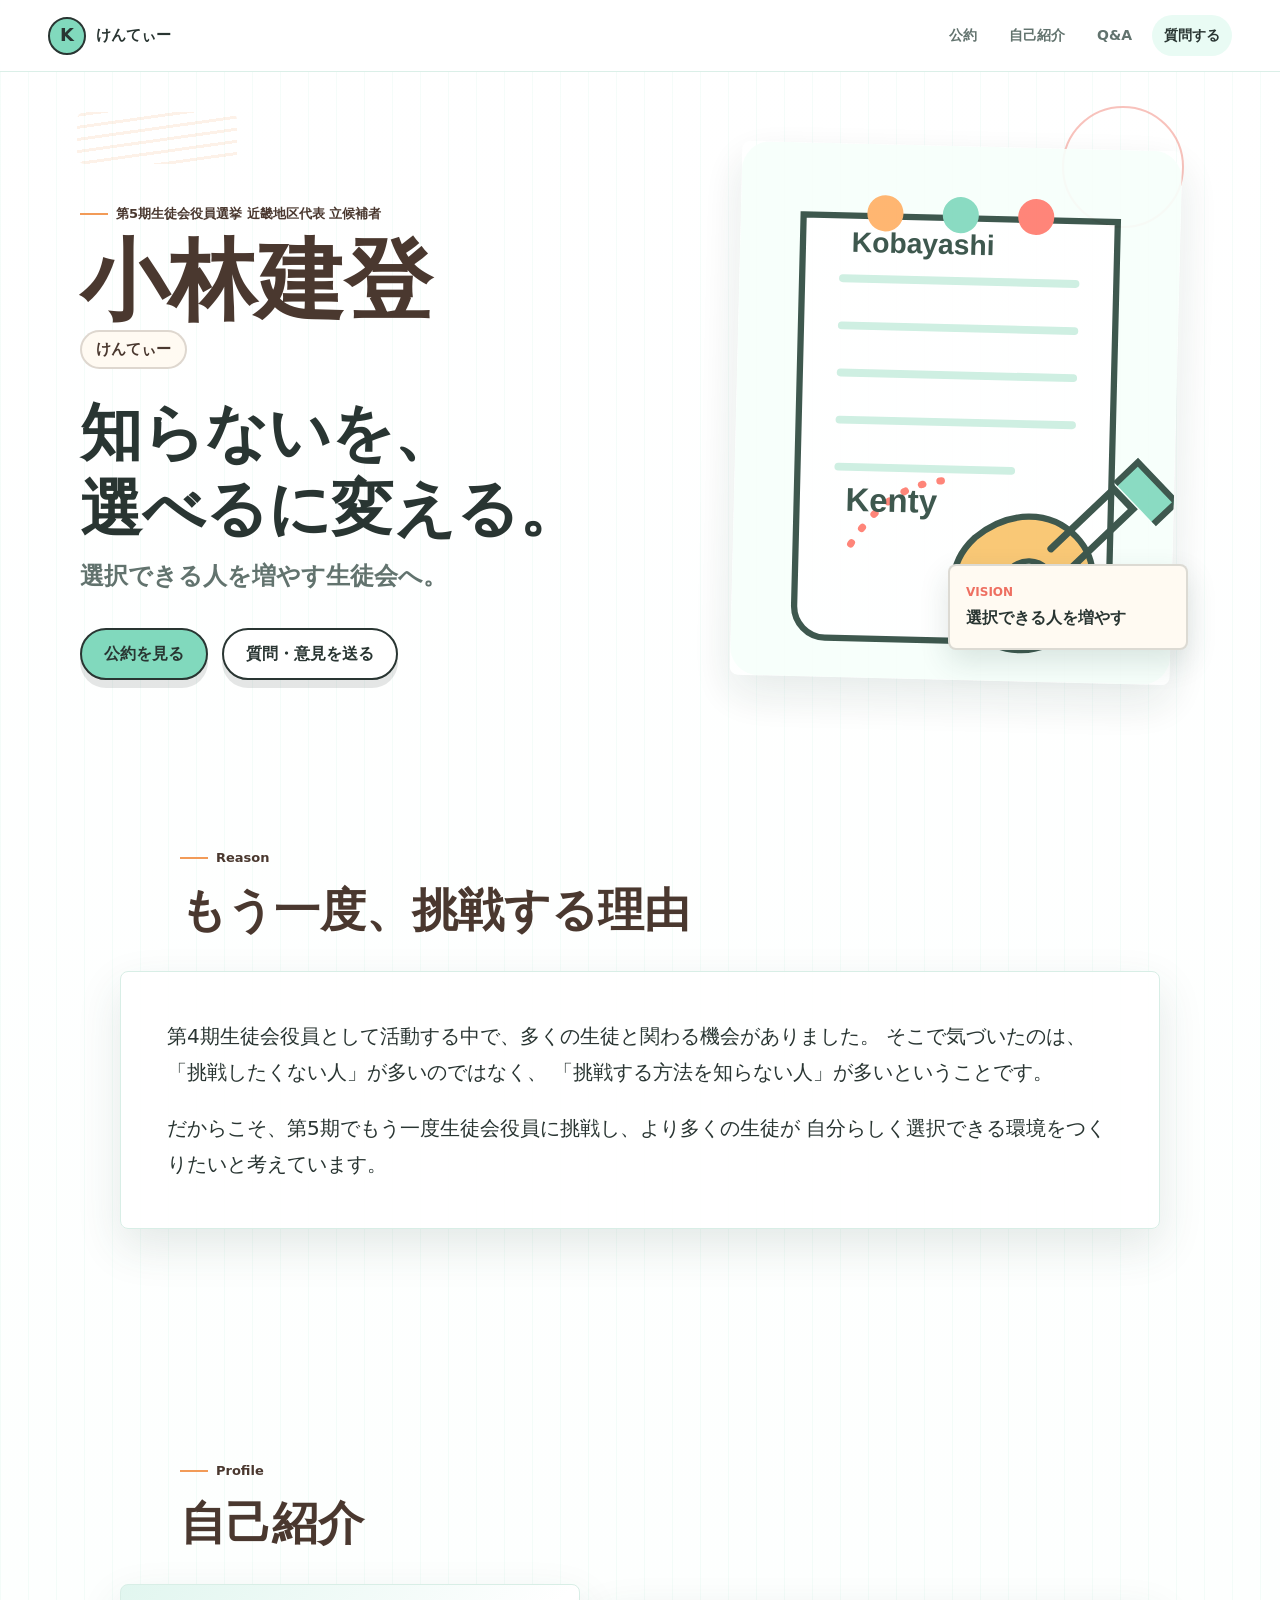
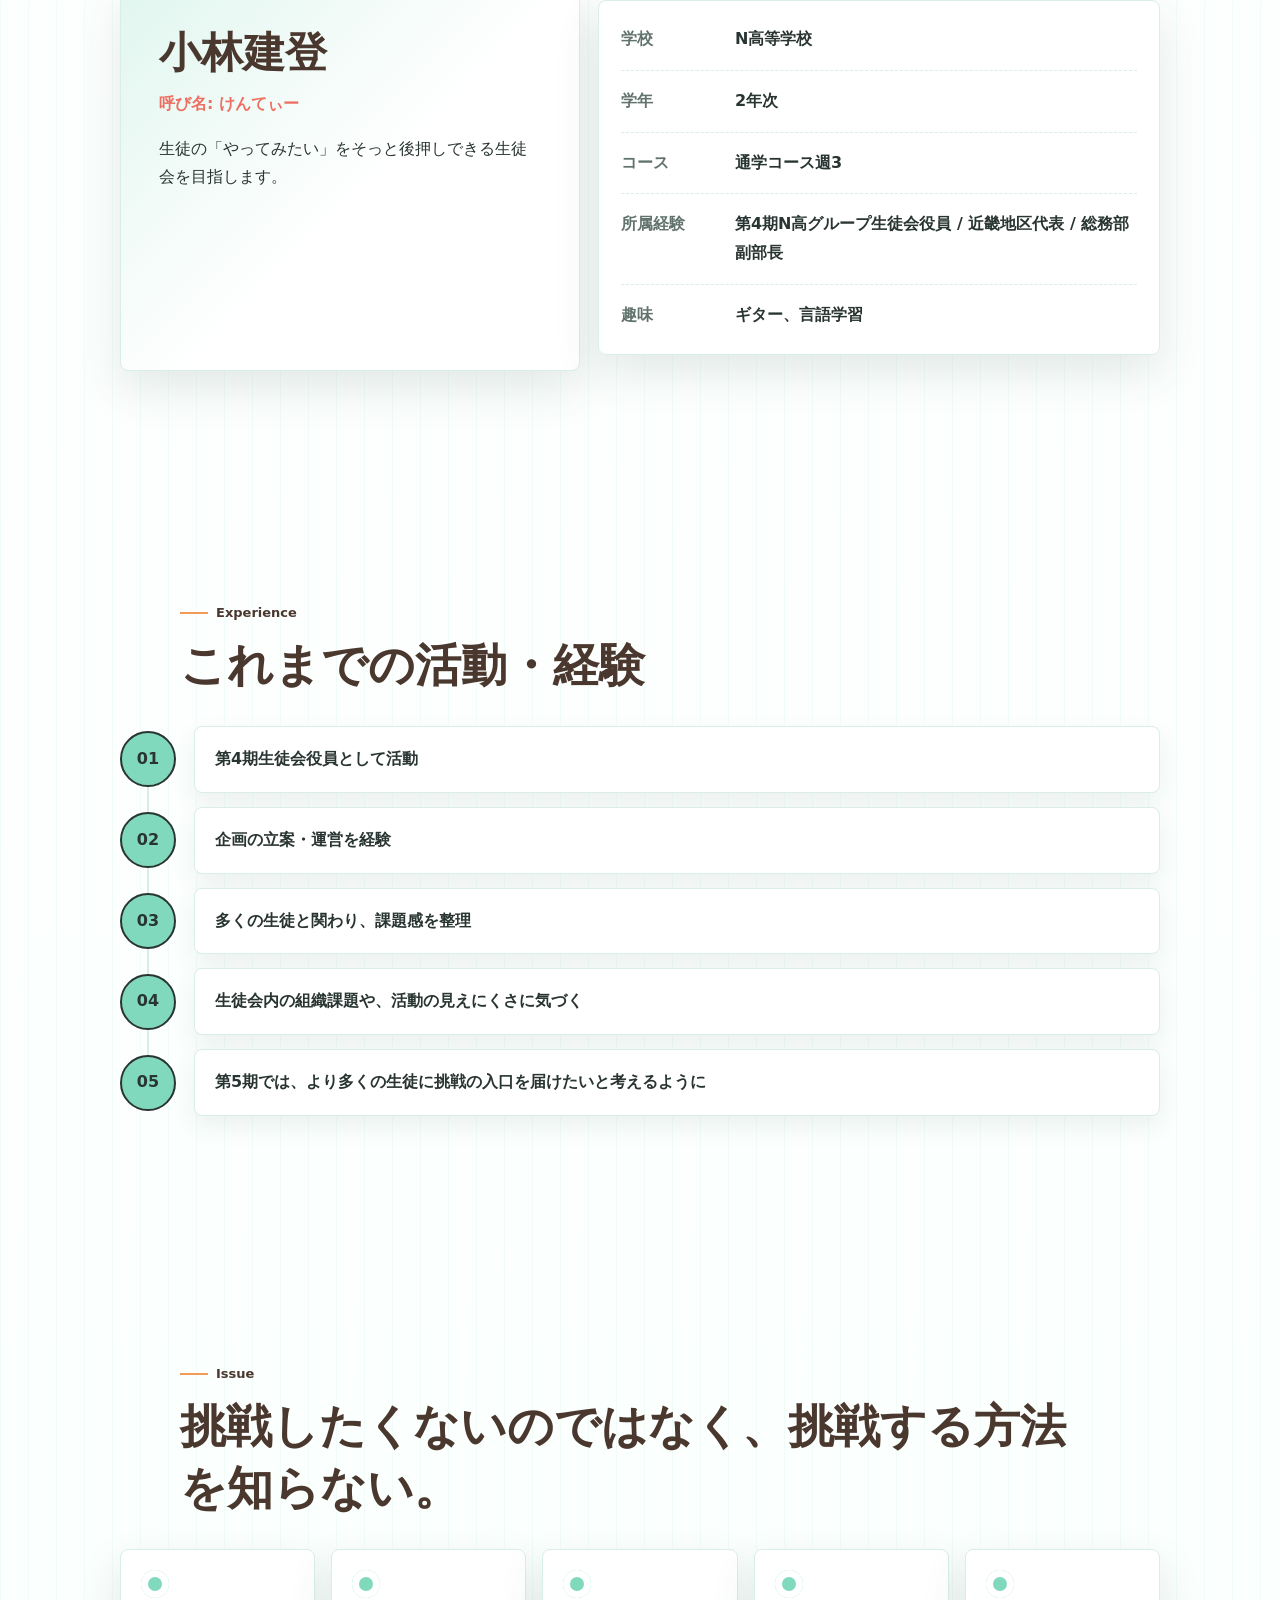
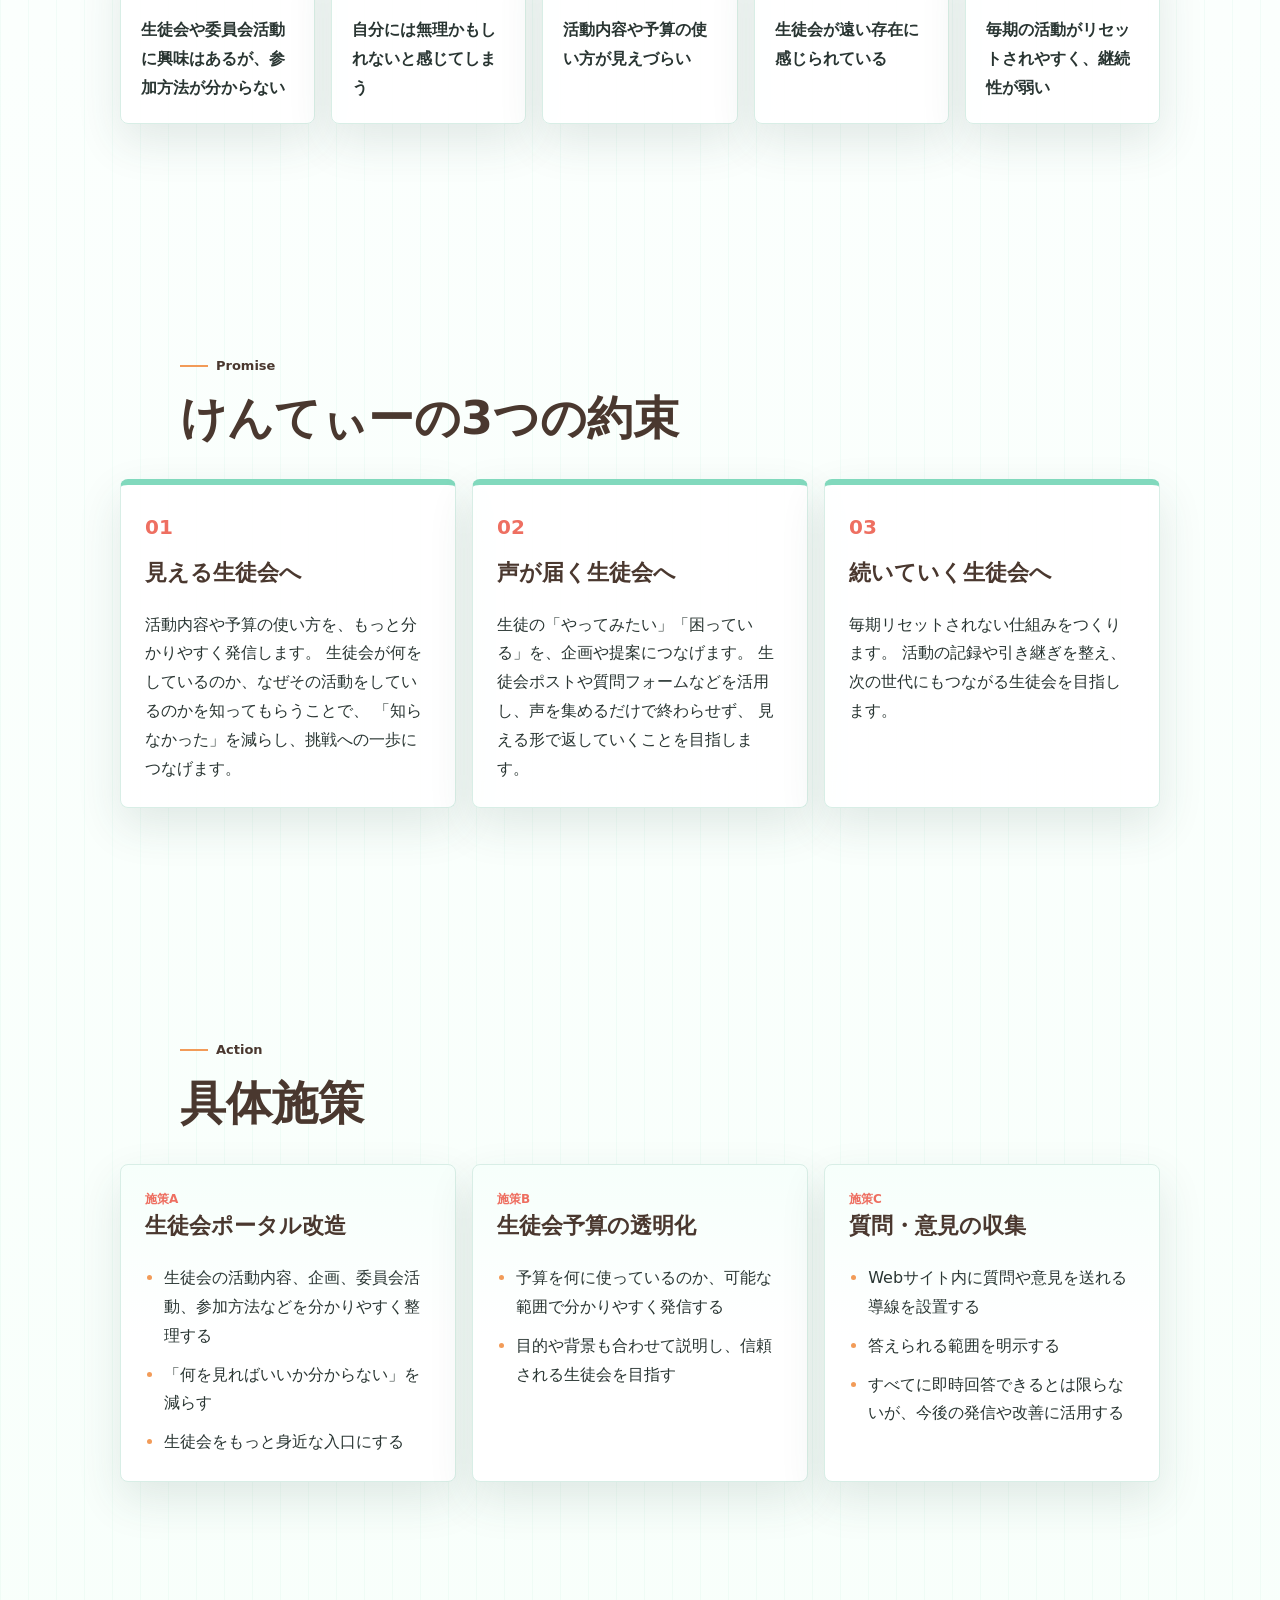
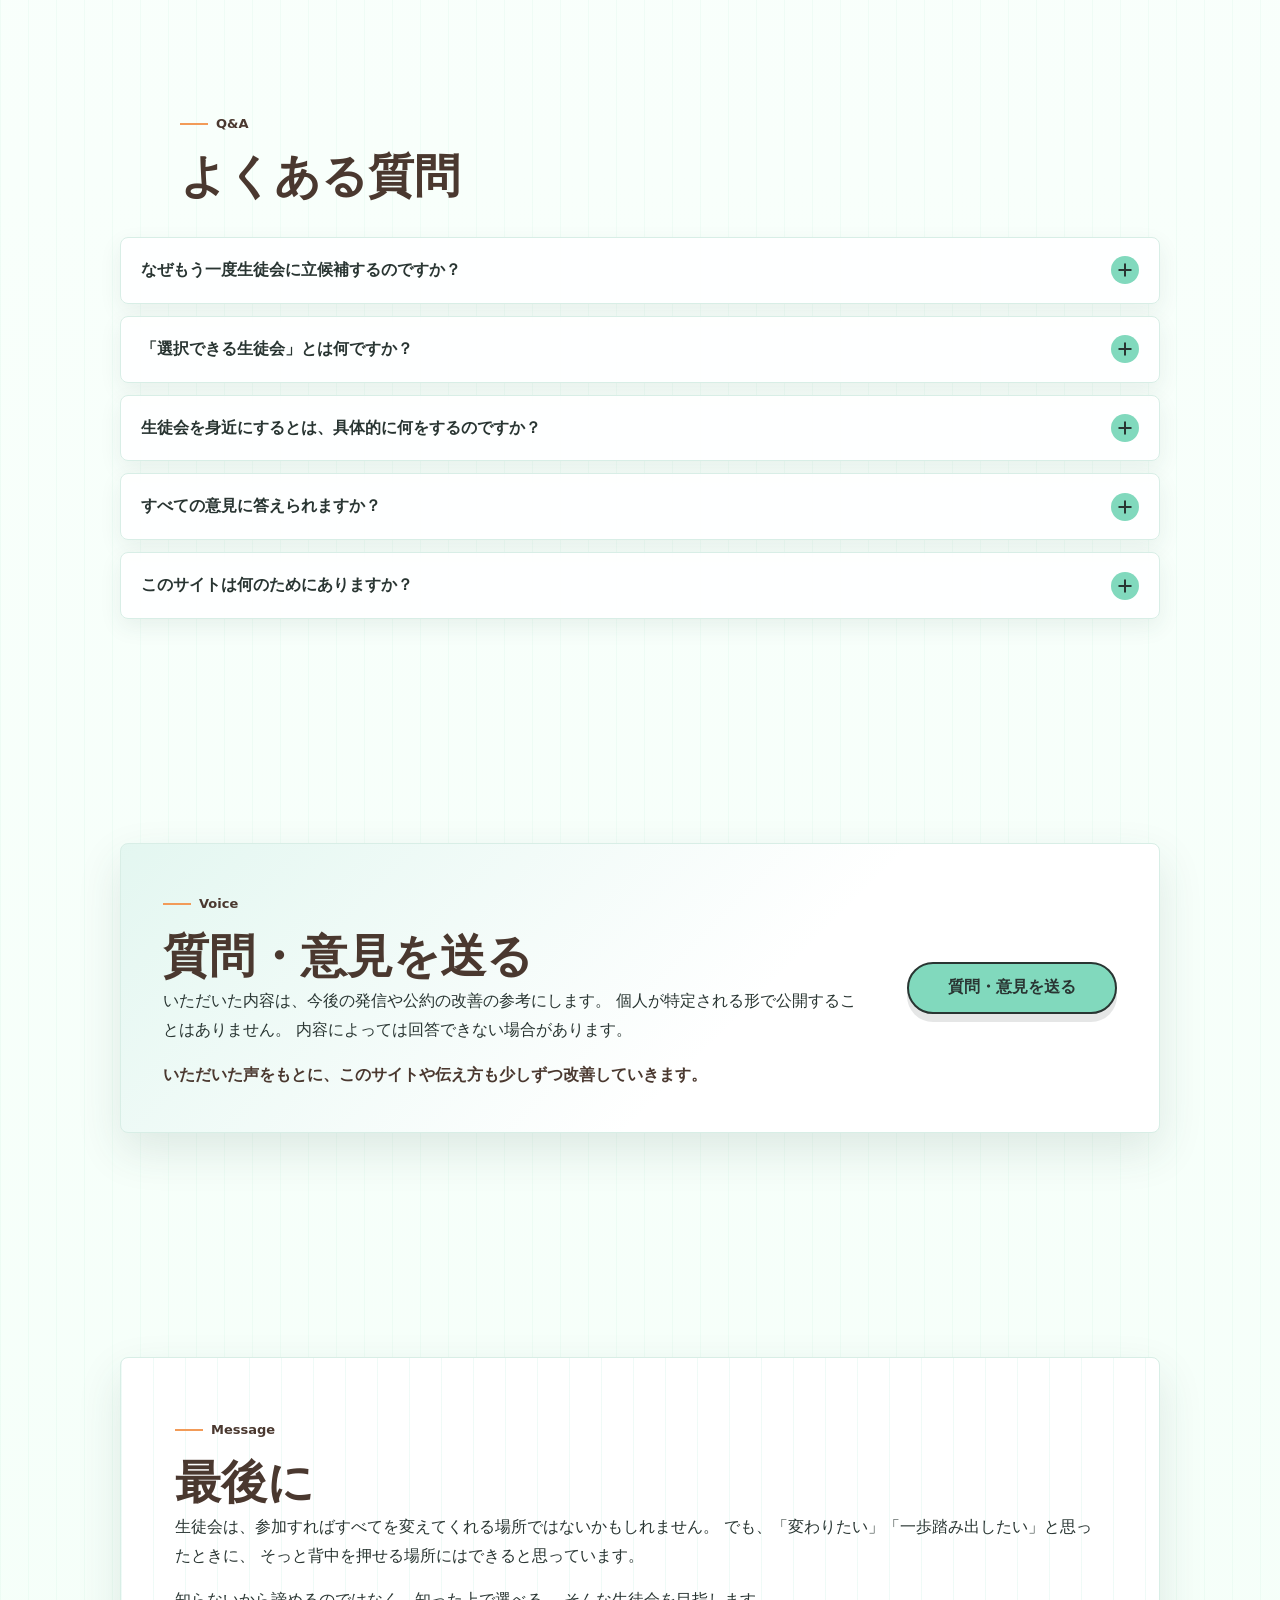
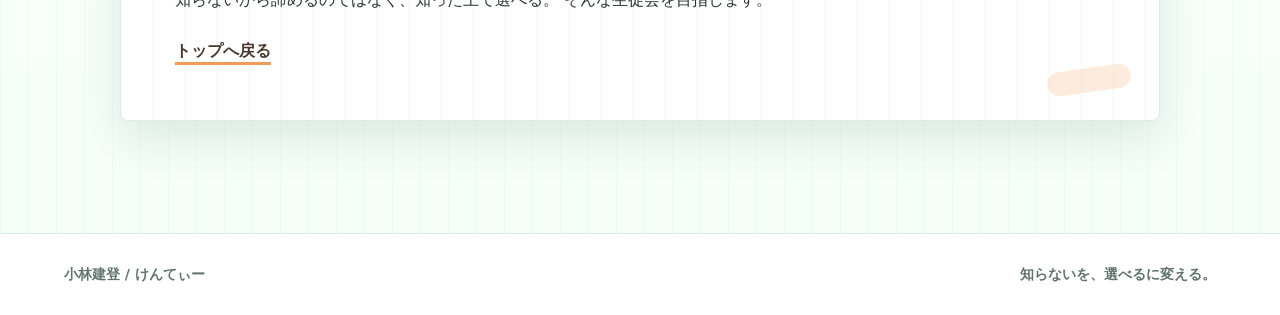
==== index.html @ c184527c "Add files via upload" ====
<!DOCTYPE html>
<html lang="ja">
  <head>
    <meta charset="UTF-8" />
    <meta name="viewport" content="width=device-width, initial-scale=1.0" />
    <meta
      name="description"
      content="N高グループ 第5期生徒会役員選挙 近畿地区代表 立候補者、小林建登（けんてぃー）の紹介サイトです。"
    />
    <title>小林建登 | 知らないを、選べるに変える。</title>
    <link rel="stylesheet" href="style.css" />
  </head>
  <body>
    <!-- 管理者向けメモ: PV目標 3,000回 / 意見回収率目標 PVの約3割 -->
    <header class="site-header" data-header>
      <a class="brand" href="#top" aria-label="トップへ戻る">
        <span class="brand-mark" aria-hidden="true">K</span>
        <span class="brand-text">けんてぃー</span>
      </a>
      <nav class="site-nav" aria-label="主要ナビゲーション">
        <a href="#promise">公約</a>
        <a href="#profile">自己紹介</a>
        <a href="#qa">Q&A</a>
        <a class="nav-cta" href="#form">質問する</a>
      </nav>
    </header>

    <main id="top">
      <section class="hero section">
        <div class="hero-bg-note" aria-hidden="true"></div>
        <div class="hero-inner">
          <div class="hero-copy reveal">
            <p class="eyebrow">第5期生徒会役員選挙 近畿地区代表 立候補者</p>
            <h1>小林建登</h1>
            <p class="nickname">けんてぃー</p>
            <p class="main-copy"><span>知らないを、</span><span>選べるに変える。</span></p>
            <p class="sub-copy">選択できる人を増やす生徒会へ。</p>
            <div class="hero-actions" aria-label="ページ内リンク">
              <a class="button primary" href="#promise">公約を見る</a>
              <a class="button secondary" href="#form">質問・意見を送る</a>
            </div>
          </div>

          <div class="hero-visual reveal" aria-label="ノートとギターをモチーフにした紹介ビジュアル">
            <img
              class="portrait"
              src="data:image/svg+xml,%3Csvg xmlns='http://www.w3.org/2000/svg' width='560' height='680' viewBox='0 0 560 680'%3E%3Crect width='560' height='680' rx='36' fill='%23f7fffb'/%3E%3Cpath d='M80 92h400v498c0 22-18 40-40 40H120c-22 0-40-18-40-40V92Z' fill='%23ffffff' stroke='%232e4a40' stroke-width='8'/%3E%3Cpath d='M132 172h296M132 232h296M132 292h296M132 352h296M132 412h220' stroke='%23cbeee0' stroke-width='10' stroke-linecap='round'/%3E%3Ccircle cx='184' cy='88' r='23' fill='%23ffb066'/%3E%3Ccircle cx='280' cy='88' r='23' fill='%2381d9bd'/%3E%3Ccircle cx='376' cy='88' r='23' fill='%23ff7b6e'/%3E%3Cpath d='M308 498c42-36 95-38 129-4 32 32 29 84-6 119-35 34-86 36-119 5-35-34-43-82-4-120Z' fill='%23f9c46b' stroke='%232e4a40' stroke-width='8'/%3E%3Ccircle cx='378' cy='558' r='32' fill='%23fff7df' stroke='%232e4a40' stroke-width='7'/%3E%3Cpath d='M405 510l78-78 25 25-78 78' fill='none' stroke='%232e4a40' stroke-width='9' stroke-linecap='round'/%3E%3Cpath d='M485 425l28-28 50 50-28 28' fill='%2381d9bd' stroke='%232e4a40' stroke-width='8'/%3E%3Cpath d='M150 510c34-56 77-84 129-84' fill='none' stroke='%23ff7b6e' stroke-width='9' stroke-linecap='round' stroke-dasharray='2 22'/%3E%3Ctext x='142' y='138' font-family='Arial, sans-serif' font-size='36' font-weight='700' fill='%232e4a40'%3EKobayashi%3C/text%3E%3Ctext x='142' y='468' font-family='Arial, sans-serif' font-size='42' font-weight='700' fill='%232e4a40'%3EKenty%3C/text%3E%3C/svg%3E"
              alt="ノートに小林建登さんの名前とギターが描かれたやわらかいイラスト"
            />
            <div class="memo-card">
              <span class="memo-label">VISION</span>
              <strong>選択できる人を増やす</strong>
            </div>
          </div>
        </div>
      </section>

      <section class="intro section reveal" id="reason">
        <div class="section-heading">
          <span class="section-kicker">Reason</span>
          <h2>もう一度、挑戦する理由</h2>
        </div>
        <div class="lead-card">
          <p>
            第4期生徒会役員として活動する中で、多くの生徒と関わる機会がありました。
            そこで気づいたのは、「挑戦したくない人」が多いのではなく、
            「挑戦する方法を知らない人」が多いということです。
          </p>
          <p>
            だからこそ、第5期でもう一度生徒会役員に挑戦し、より多くの生徒が
            自分らしく選択できる環境をつくりたいと考えています。
          </p>
        </div>
      </section>

      <section class="profile section" id="profile">
        <div class="section-heading reveal">
          <span class="section-kicker">Profile</span>
          <h2>自己紹介</h2>
        </div>
        <div class="profile-grid">
          <article class="profile-card reveal">
            <h3>小林建登</h3>
            <p class="profile-call">呼び名: けんてぃー</p>
            <p>
              生徒の「やってみたい」をそっと後押しできる生徒会を目指します。
            </p>
          </article>
          <dl class="profile-list reveal">
            <div>
              <dt>学校</dt>
              <dd>N高等学校</dd>
            </div>
            <div>
              <dt>学年</dt>
              <dd>2年次</dd>
            </div>
            <div>
              <dt>コース</dt>
              <dd>通学コース週3</dd>
            </div>
            <div>
              <dt>所属経験</dt>
              <dd>第4期N高グループ生徒会役員 / 近畿地区代表 / 総務部副部長</dd>
            </div>
            <div>
              <dt>趣味</dt>
              <dd>ギター、言語学習</dd>
            </div>
          </dl>
        </div>
      </section>

      <section class="experience section" id="experience">
        <div class="section-heading reveal">
          <span class="section-kicker">Experience</span>
          <h2>これまでの活動・経験</h2>
        </div>
        <ol class="timeline">
          <li class="timeline-item reveal">
            <span>01</span>
            <p>第4期生徒会役員として活動</p>
          </li>
          <li class="timeline-item reveal">
            <span>02</span>
            <p>企画の立案・運営を経験</p>
          </li>
          <li class="timeline-item reveal">
            <span>03</span>
            <p>多くの生徒と関わり、課題感を整理</p>
          </li>
          <li class="timeline-item reveal">
            <span>04</span>
            <p>生徒会内の組織課題や、活動の見えにくさに気づく</p>
          </li>
          <li class="timeline-item reveal">
            <span>05</span>
            <p>第5期では、より多くの生徒に挑戦の入口を届けたいと考えるように</p>
          </li>
        </ol>
      </section>

      <section class="issues section" id="issues">
        <div class="section-heading reveal">
          <span class="section-kicker">Issue</span>
          <h2>挑戦したくないのではなく、挑戦する方法を知らない。</h2>
        </div>
        <div class="issue-grid">
          <article class="issue-card reveal">生徒会や委員会活動に興味はあるが、参加方法が分からない</article>
          <article class="issue-card reveal">自分には無理かもしれないと感じてしまう</article>
          <article class="issue-card reveal">活動内容や予算の使い方が見えづらい</article>
          <article class="issue-card reveal">生徒会が遠い存在に感じられている</article>
          <article class="issue-card reveal">毎期の活動がリセットされやすく、継続性が弱い</article>
        </div>
      </section>

      <section class="promise section" id="promise">
        <div class="section-heading reveal">
          <span class="section-kicker">Promise</span>
          <h2>けんてぃーの3つの約束</h2>
        </div>
        <div class="promise-grid">
          <article class="promise-card reveal">
            <span class="promise-number">01</span>
            <h3>見える生徒会へ</h3>
            <p>
              活動内容や予算の使い方を、もっと分かりやすく発信します。
              生徒会が何をしているのか、なぜその活動をしているのかを知ってもらうことで、
              「知らなかった」を減らし、挑戦への一歩につなげます。
            </p>
          </article>
          <article class="promise-card reveal">
            <span class="promise-number">02</span>
            <h3>声が届く生徒会へ</h3>
            <p>
              生徒の「やってみたい」「困っている」を、企画や提案につなげます。
              生徒会ポストや質問フォームなどを活用し、声を集めるだけで終わらせず、
              見える形で返していくことを目指します。
            </p>
          </article>
          <article class="promise-card reveal">
            <span class="promise-number">03</span>
            <h3>続いていく生徒会へ</h3>
            <p>
              毎期リセットされない仕組みをつくります。
              活動の記録や引き継ぎを整え、次の世代にもつながる生徒会を目指します。
            </p>
          </article>
        </div>
      </section>

      <section class="measures section" id="measures">
        <div class="section-heading reveal">
          <span class="section-kicker">Action</span>
          <h2>具体施策</h2>
        </div>
        <div class="measure-grid">
          <article class="measure-card reveal">
            <span class="measure-tag">施策A</span>
            <h3>生徒会ポータル改造</h3>
            <ul>
              <li>生徒会の活動内容、企画、委員会活動、参加方法などを分かりやすく整理する</li>
              <li>「何を見ればいいか分からない」を減らす</li>
              <li>生徒会をもっと身近な入口にする</li>
            </ul>
          </article>
          <article class="measure-card reveal">
            <span class="measure-tag">施策B</span>
            <h3>生徒会予算の透明化</h3>
            <ul>
              <li>予算を何に使っているのか、可能な範囲で分かりやすく発信する</li>
              <li>目的や背景も合わせて説明し、信頼される生徒会を目指す</li>
            </ul>
          </article>
          <article class="measure-card reveal">
            <span class="measure-tag">施策C</span>
            <h3>質問・意見の収集</h3>
            <ul>
              <li>Webサイト内に質問や意見を送れる導線を設置する</li>
              <li>答えられる範囲を明示する</li>
              <li>すべてに即時回答できるとは限らないが、今後の発信や改善に活用する</li>
            </ul>
          </article>
        </div>
      </section>

      <section class="qa section" id="qa">
        <div class="section-heading reveal">
          <span class="section-kicker">Q&A</span>
          <h2>よくある質問</h2>
        </div>
        <div class="accordion reveal">
          <div class="qa-item">
            <button class="qa-question" type="button" aria-expanded="false">
              <span>なぜもう一度生徒会に立候補するのですか？</span>
              <span class="qa-icon" aria-hidden="true"></span>
            </button>
            <div class="qa-answer">
              <p>第4期で活動する中で、まだ解決したい課題が見つかったからです。特に、生徒会や挑戦の入口が見えづらいことを変えたいと考えています。</p>
            </div>
          </div>
          <div class="qa-item">
            <button class="qa-question" type="button" aria-expanded="false">
              <span>「選択できる生徒会」とは何ですか？</span>
              <span class="qa-icon" aria-hidden="true"></span>
            </button>
            <div class="qa-answer">
              <p>生徒会に入るか入らないかだけではなく、自分の興味や可能性に気づき、「やってみたい」と思った時に挑戦できる環境をつくることです。</p>
            </div>
          </div>
          <div class="qa-item">
            <button class="qa-question" type="button" aria-expanded="false">
              <span>生徒会を身近にするとは、具体的に何をするのですか？</span>
              <span class="qa-icon" aria-hidden="true"></span>
            </button>
            <div class="qa-answer">
              <p>活動内容や予算、企画の進み方、参加方法などを分かりやすく発信し、生徒会を遠い存在ではなく、気軽に知れる存在にしていきます。</p>
            </div>
          </div>
          <div class="qa-item">
            <button class="qa-question" type="button" aria-expanded="false">
              <span>すべての意見に答えられますか？</span>
              <span class="qa-icon" aria-hidden="true"></span>
            </button>
            <div class="qa-answer">
              <p>内容によっては答えられないこともあります。ただし、いただいた声は今後の発信や改善の参考にしていきます。</p>
            </div>
          </div>
          <div class="qa-item">
            <button class="qa-question" type="button" aria-expanded="false">
              <span>このサイトは何のためにありますか？</span>
              <span class="qa-icon" aria-hidden="true"></span>
            </button>
            <div class="qa-answer">
              <p>公約を分かりやすく伝えるだけでなく、質問や意見を受け取りながら、より良い発信に改善していくためです。</p>
            </div>
          </div>
        </div>
      </section>

      <section class="form-section section" id="form">
        <div class="form-panel reveal">
          <div>
            <span class="section-kicker">Voice</span>
            <h2>質問・意見を送る</h2>
            <p>
              いただいた内容は、今後の発信や公約の改善の参考にします。
              個人が特定される形で公開することはありません。
              内容によっては回答できない場合があります。
            </p>
            <p class="small-note">いただいた声をもとに、このサイトや伝え方も少しずつ改善していきます。</p>
          </div>
          <a class="button primary form-button" href="https://example.com/form" data-form-link target="_blank" rel="noopener noreferrer">
            質問・意見を送る
          </a>
        </div>
      </section>

      <section class="final-message section reveal" id="message">
        <div class="message-paper">
          <span class="section-kicker">Message</span>
          <h2>最後に</h2>
          <p>
            生徒会は、参加すればすべてを変えてくれる場所ではないかもしれません。
            でも、「変わりたい」「一歩踏み出したい」と思ったときに、
            そっと背中を押せる場所にはできると思っています。
          </p>
          <p>
            知らないから諦めるのではなく、知った上で選べる。
            そんな生徒会を目指します。
          </p>
          <a class="text-link" href="#top">トップへ戻る</a>
        </div>
      </section>
    </main>

    <footer class="site-footer">
      <p>小林建登 / けんてぃー</p>
      <p>知らないを、選べるに変える。</p>
    </footer>

    <script src="script.js"></script>
  </body>
</html>
---- style.css ----
:root {
  --mint: #81d9bd;
  --mint-soft: #e9fbf4;
  --mint-pale: #f6fffb;
  --ink: #293532;
  --muted: #62736e;
  --line: #d8eee6;
  --paper: #ffffff;
  --brown: #4a382f;
  --orange: #f29b58;
  --coral: #ee6f61;
  --shadow: 0 18px 45px rgba(38, 73, 62, 0.12);
  --radius: 8px;
  --header-height: 72px;
}

* {
  box-sizing: border-box;
}

html {
  scroll-behavior: smooth;
}

body {
  margin: 0;
  color: var(--ink);
  background:
    linear-gradient(90deg, rgba(129, 217, 189, 0.08) 1px, transparent 1px) 0 0 / 28px 28px,
    linear-gradient(180deg, #ffffff 0%, #fbfffd 48%, #f5fff9 100%);
  font-family: "Hiragino Maru Gothic ProN", "Hiragino Sans", "Yu Gothic", "YuGothic", "Noto Sans JP", system-ui, sans-serif;
  font-size: 16px;
  line-height: 1.8;
  letter-spacing: 0;
}

img {
  display: block;
  max-width: 100%;
}

a {
  color: inherit;
  text-decoration: none;
}

:focus-visible {
  outline: 3px solid rgba(238, 111, 97, 0.8);
  outline-offset: 4px;
}

.site-header {
  position: fixed;
  top: 0;
  left: 0;
  z-index: 20;
  display: flex;
  width: 100%;
  min-height: var(--header-height);
  align-items: center;
  justify-content: space-between;
  gap: 18px;
  padding: 12px clamp(16px, 4vw, 48px);
  border-bottom: 1px solid rgba(216, 238, 230, 0.9);
  background: rgba(255, 255, 255, 0.88);
  backdrop-filter: blur(16px);
  transition: box-shadow 180ms ease, background-color 180ms ease;
}

.site-header.is-scrolled {
  background: rgba(255, 255, 255, 0.96);
  box-shadow: 0 10px 30px rgba(38, 73, 62, 0.08);
}

.brand {
  display: inline-flex;
  min-width: max-content;
  align-items: center;
  gap: 10px;
  font-weight: 700;
}

.brand-mark {
  display: grid;
  width: 38px;
  height: 38px;
  place-items: center;
  border: 2px solid var(--ink);
  border-radius: 50%;
  background: var(--mint);
  color: var(--ink);
  font-size: 18px;
}

.brand-text {
  font-size: 15px;
}

.site-nav {
  display: flex;
  align-items: center;
  justify-content: flex-end;
  gap: 8px;
  overflow-x: auto;
  white-space: nowrap;
  scrollbar-width: none;
}

.site-nav::-webkit-scrollbar {
  display: none;
}

.site-nav a {
  min-height: 40px;
  padding: 8px 12px;
  border-radius: 999px;
  color: var(--muted);
  font-size: 14px;
  font-weight: 700;
}

.site-nav a:hover,
.site-nav a.is-active {
  color: var(--ink);
  background: var(--mint-soft);
}

.site-nav .nav-cta {
  color: var(--ink);
  background: var(--mint);
}

.section {
  scroll-margin-top: calc(var(--header-height) + 24px);
  padding: clamp(68px, 10vw, 112px) clamp(18px, 5vw, 64px);
}

.hero {
  position: relative;
  min-height: calc(100svh - 86px);
  display: grid;
  align-items: center;
  padding-top: calc(var(--header-height) + 42px);
  padding-bottom: clamp(34px, 4vw, 56px);
  overflow: hidden;
}

.hero::before {
  position: absolute;
  top: 106px;
  right: min(8vw, 96px);
  width: 118px;
  height: 118px;
  border: 2px solid rgba(238, 111, 97, 0.42);
  border-radius: 50%;
  content: "";
}

.hero-bg-note {
  position: absolute;
  inset: 112px auto auto clamp(18px, 6vw, 84px);
  width: 160px;
  height: 52px;
  border-radius: 8px;
  background: repeating-linear-gradient(
    -8deg,
    transparent 0 9px,
    rgba(242, 155, 88, 0.18) 9px 12px
  );
  opacity: 0.75;
}

.hero-inner {
  position: relative;
  width: min(1120px, 100%);
  min-height: 455px;
  margin: 0 auto;
  display: flex;
  align-items: center;
}

.hero-copy {
  position: relative;
  z-index: 2;
  max-width: 720px;
}

.eyebrow,
.section-kicker {
  display: inline-flex;
  align-items: center;
  gap: 8px;
  margin: 0 0 12px;
  color: var(--brown);
  font-size: 13px;
  font-weight: 800;
  line-height: 1.4;
}

.eyebrow::before,
.section-kicker::before {
  width: 28px;
  height: 2px;
  background: var(--orange);
  content: "";
}

h1,
h2,
h3,
p {
  margin-top: 0;
}

h1 {
  margin-bottom: 2px;
  color: var(--brown);
  font-size: clamp(48px, 9vw, 88px);
  line-height: 1.05;
  letter-spacing: 0;
}

h2 {
  margin-bottom: 0;
  color: var(--brown);
  font-size: clamp(28px, 6vw, 46px);
  line-height: 1.35;
  letter-spacing: 0;
}

h3 {
  color: var(--brown);
  font-size: 22px;
  line-height: 1.45;
}

.nickname {
  display: inline-block;
  margin-bottom: 26px;
  padding: 4px 14px;
  border: 2px solid rgba(74, 56, 47, 0.18);
  border-radius: 999px;
  background: #fffaf2;
  color: var(--brown);
  font-size: 15px;
  font-weight: 800;
}

.main-copy {
  margin-bottom: 8px;
  color: var(--ink);
  font-size: clamp(30px, 7vw, 62px);
  font-weight: 900;
  line-height: 1.23;
}

.main-copy span {
  display: inline-block;
}

.sub-copy {
  max-width: 580px;
  margin-bottom: 30px;
  color: var(--muted);
  font-size: clamp(18px, 3vw, 24px);
  font-weight: 700;
}

.hero-actions,
.form-panel {
  display: flex;
  align-items: center;
  gap: 14px;
  flex-wrap: wrap;
}

.button {
  display: inline-flex;
  min-height: 52px;
  align-items: center;
  justify-content: center;
  border: 2px solid var(--ink);
  border-radius: 999px;
  padding: 12px 22px;
  font-weight: 800;
  line-height: 1.3;
  box-shadow: 0 8px 0 rgba(41, 53, 50, 0.12);
  transition: transform 160ms ease, box-shadow 160ms ease, background-color 160ms ease;
}

.button:hover {
  transform: translateY(-2px);
  box-shadow: 0 11px 0 rgba(41, 53, 50, 0.1);
}

.button:active {
  transform: translateY(1px);
  box-shadow: 0 5px 0 rgba(41, 53, 50, 0.14);
}

.button.primary {
  background: var(--mint);
}

.button.secondary {
  background: #ffffff;
}

.hero-visual {
  position: absolute;
  right: clamp(-40px, 2vw, 24px);
  bottom: 0;
  z-index: 1;
  width: min(42vw, 440px);
  pointer-events: none;
}

.portrait {
  width: 100%;
  border-radius: 8px;
  box-shadow: var(--shadow);
  opacity: 0.92;
  transform: rotate(1.4deg);
}

.memo-card {
  position: absolute;
  right: -12px;
  bottom: 30px;
  width: min(240px, 70%);
  padding: 16px;
  border: 2px solid rgba(41, 53, 50, 0.16);
  border-radius: 8px;
  background: #fffaf2;
  box-shadow: 0 12px 30px rgba(38, 73, 62, 0.14);
}

.memo-label,
.measure-tag,
.promise-number {
  display: block;
  color: var(--coral);
  font-size: 12px;
  font-weight: 900;
  letter-spacing: 0;
}

.section-heading {
  width: min(920px, 100%);
  margin: 0 auto 30px;
}

.lead-card,
.profile-grid,
.timeline,
.issue-grid,
.promise-grid,
.measure-grid,
.accordion,
.form-panel,
.message-paper {
  width: min(1040px, 100%);
  margin-inline: auto;
}

.intro.section {
  padding-top: clamp(20px, 2vw, 28px);
}

.lead-card,
.profile-card,
.profile-list,
.issue-card,
.promise-card,
.measure-card,
.qa-item,
.form-panel,
.message-paper {
  border: 1px solid var(--line);
  border-radius: var(--radius);
  background: rgba(255, 255, 255, 0.92);
  box-shadow: var(--shadow);
}

.lead-card {
  padding: clamp(24px, 5vw, 46px);
  font-size: clamp(17px, 2.2vw, 20px);
}

.lead-card p:last-child,
.profile-card p:last-child,
.promise-card p:last-child,
.message-paper p:last-of-type {
  margin-bottom: 0;
}

.profile-grid {
  display: grid;
  grid-template-columns: minmax(0, 0.9fr) minmax(0, 1.1fr);
  gap: 18px;
}

.profile-card {
  padding: clamp(24px, 5vw, 38px);
  background:
    linear-gradient(135deg, rgba(129, 217, 189, 0.24), transparent 54%),
    #ffffff;
}

.profile-card h3 {
  margin-bottom: 6px;
  font-size: clamp(30px, 6vw, 42px);
}

.profile-call {
  color: var(--coral);
  font-weight: 900;
}

.profile-list {
  display: grid;
  gap: 0;
  padding: 8px 22px;
}

.profile-list div {
  display: grid;
  grid-template-columns: 96px minmax(0, 1fr);
  gap: 18px;
  padding: 16px 0;
  border-bottom: 1px dashed var(--line);
}

.profile-list div:last-child {
  border-bottom: 0;
}

.profile-list dt {
  color: var(--muted);
  font-weight: 800;
}

.profile-list dd {
  margin: 0;
  font-weight: 700;
}

.timeline {
  position: relative;
  display: grid;
  gap: 14px;
  padding: 0;
  list-style: none;
}

.timeline::before {
  position: absolute;
  top: 20px;
  bottom: 20px;
  left: 27px;
  width: 2px;
  background: var(--line);
  content: "";
}

.timeline-item {
  position: relative;
  display: grid;
  grid-template-columns: 56px minmax(0, 1fr);
  align-items: center;
  gap: 18px;
}

.timeline-item span {
  z-index: 1;
  display: grid;
  width: 56px;
  height: 56px;
  place-items: center;
  border: 2px solid var(--ink);
  border-radius: 50%;
  background: var(--mint);
  font-weight: 900;
}

.timeline-item p {
  min-height: 64px;
  margin: 0;
  padding: 18px 20px;
  border: 1px solid var(--line);
  border-radius: var(--radius);
  background: #ffffff;
  box-shadow: 0 10px 24px rgba(38, 73, 62, 0.08);
  font-weight: 700;
}

.issue-grid,
.promise-grid,
.measure-grid {
  display: grid;
  grid-template-columns: repeat(3, minmax(0, 1fr));
  gap: 16px;
}

.issue-grid {
  grid-template-columns: repeat(5, minmax(160px, 1fr));
}

.issue-card {
  min-height: 150px;
  padding: 20px;
  font-weight: 800;
}

.issue-card::before {
  display: block;
  width: 28px;
  height: 28px;
  margin-bottom: 18px;
  border-radius: 50%;
  background: var(--mint);
  box-shadow: inset 0 0 0 7px #ffffff;
  content: "";
}

.promise-card,
.measure-card {
  padding: 24px;
}

.promise-card {
  border-top: 6px solid var(--mint);
}

.promise-number {
  margin-bottom: 12px;
  font-size: 20px;
}

.measure-card {
  background:
    linear-gradient(180deg, var(--mint-pale), #ffffff 54%),
    #ffffff;
}

.measure-card ul {
  display: grid;
  gap: 10px;
  margin: 0;
  padding-left: 1.2em;
}

.measure-card li::marker {
  color: var(--orange);
}

.accordion {
  display: grid;
  gap: 12px;
}

.qa-item {
  overflow: hidden;
  box-shadow: 0 8px 22px rgba(38, 73, 62, 0.08);
}

.qa-question {
  display: flex;
  width: 100%;
  min-height: 64px;
  align-items: center;
  justify-content: space-between;
  gap: 16px;
  border: 0;
  background: transparent;
  color: var(--ink);
  padding: 18px 20px;
  font: inherit;
  font-weight: 900;
  text-align: left;
  cursor: pointer;
}

.qa-icon {
  position: relative;
  flex: 0 0 auto;
  width: 28px;
  height: 28px;
  border-radius: 50%;
  background: var(--mint);
}

.qa-icon::before,
.qa-icon::after {
  position: absolute;
  top: 50%;
  left: 50%;
  width: 13px;
  height: 2px;
  background: var(--ink);
  content: "";
  transform: translate(-50%, -50%);
}

.qa-icon::after {
  transform: translate(-50%, -50%) rotate(90deg);
  transition: transform 160ms ease;
}

.qa-question[aria-expanded="true"] .qa-icon::after {
  transform: translate(-50%, -50%) rotate(0deg);
}

.qa-answer {
  display: grid;
  grid-template-rows: 0fr;
  transition: grid-template-rows 200ms ease;
}

.qa-answer p {
  overflow: hidden;
  margin: 0;
  padding: 0 20px;
  color: var(--muted);
}

.qa-question[aria-expanded="true"] + .qa-answer {
  grid-template-rows: 1fr;
}

.qa-question[aria-expanded="true"] + .qa-answer p {
  padding-bottom: 20px;
}

.form-panel {
  justify-content: space-between;
  padding: clamp(24px, 5vw, 42px);
  background:
    linear-gradient(135deg, rgba(129, 217, 189, 0.22), transparent 60%),
    #ffffff;
}

.form-panel > div {
  max-width: 700px;
}

.small-note {
  margin-bottom: 0;
  color: var(--brown);
  font-weight: 800;
}

.form-button {
  min-width: 210px;
}

.message-paper {
  position: relative;
  padding: clamp(28px, 6vw, 54px);
  background:
    linear-gradient(90deg, rgba(129, 217, 189, 0.12) 1px, transparent 1px) 0 0 / 32px 32px,
    #ffffff;
}

.message-paper::after {
  position: absolute;
  right: 28px;
  bottom: 28px;
  width: 84px;
  height: 24px;
  border-radius: 999px;
  background: rgba(242, 155, 88, 0.2);
  content: "";
  transform: rotate(-8deg);
}

.text-link {
  display: inline-flex;
  margin-top: 22px;
  color: var(--brown);
  font-weight: 900;
  text-decoration: underline;
  text-decoration-color: var(--orange);
  text-decoration-thickness: 3px;
  text-underline-offset: 6px;
}

.site-footer {
  display: flex;
  justify-content: space-between;
  gap: 12px;
  padding: 28px clamp(18px, 5vw, 64px);
  border-top: 1px solid var(--line);
  color: var(--muted);
  background: #ffffff;
  font-size: 14px;
  font-weight: 700;
}

.site-footer p {
  margin: 0;
}

.reveal {
  opacity: 0;
  transform: translateY(18px);
  transition: opacity 520ms ease, transform 520ms ease;
}

.reveal.is-visible {
  opacity: 1;
  transform: translateY(0);
}

@media (prefers-reduced-motion: reduce) {
  *,
  *::before,
  *::after {
    scroll-behavior: auto !important;
    transition-duration: 0.01ms !important;
    animation-duration: 0.01ms !important;
    animation-iteration-count: 1 !important;
  }

  .reveal {
    opacity: 1;
    transform: none;
  }
}

@media (max-width: 980px) {
  .profile-grid {
    grid-template-columns: 1fr;
  }

  .hero {
    min-height: calc(100svh - 72px);
  }

  .hero-visual {
    right: -34px;
    bottom: 18px;
    width: min(44vw, 300px);
    opacity: 0.34;
  }

  .issue-grid,
  .promise-grid,
  .measure-grid {
    grid-template-columns: 1fr 1fr;
  }
}

@media (max-width: 720px) {
  :root {
    --header-height: 66px;
  }

  body {
    font-size: 15.5px;
  }

  .site-header {
    gap: 10px;
    padding-inline: 12px;
  }

  .brand-mark {
    width: 34px;
    height: 34px;
    font-size: 16px;
  }

  .brand-text {
    display: none;
  }

  .site-nav {
    justify-content: flex-start;
  }

  .site-nav a {
    min-height: 38px;
    padding: 7px 10px;
    font-size: 13px;
  }

  .section {
    padding-inline: 16px;
  }

  .hero {
    padding-top: calc(var(--header-height) + 26px);
    min-height: calc(100svh - 92px);
  }

  .hero::before {
    top: 92px;
    right: -32px;
    width: 96px;
    height: 96px;
  }

  .hero-bg-note {
    top: 86px;
    width: 120px;
  }

  .nickname {
    margin-bottom: 18px;
  }

  .hero-actions,
  .form-panel {
    align-items: stretch;
    flex-direction: column;
  }

  .button {
    width: 100%;
  }

  .memo-card {
    display: none;
  }

  .lead-card,
  .profile-card,
  .promise-card,
  .measure-card,
  .form-panel,
  .message-paper {
    padding: 22px;
  }

  .profile-list {
    padding: 6px 18px;
  }

  .profile-list div {
    grid-template-columns: 1fr;
    gap: 4px;
  }

  .issue-grid,
  .promise-grid,
  .measure-grid {
    grid-template-columns: 1fr;
  }

  .issue-card {
    min-height: auto;
  }

  .timeline::before {
    left: 22px;
  }

  .timeline-item {
    grid-template-columns: 46px minmax(0, 1fr);
    gap: 12px;
  }

  .timeline-item span {
    width: 46px;
    height: 46px;
    font-size: 13px;
  }

  .timeline-item p {
    min-height: 56px;
    padding: 15px;
  }

  .qa-question {
    padding: 16px;
  }

  .qa-answer p {
    padding-inline: 16px;
  }

  .site-footer {
    flex-direction: column;
  }
}
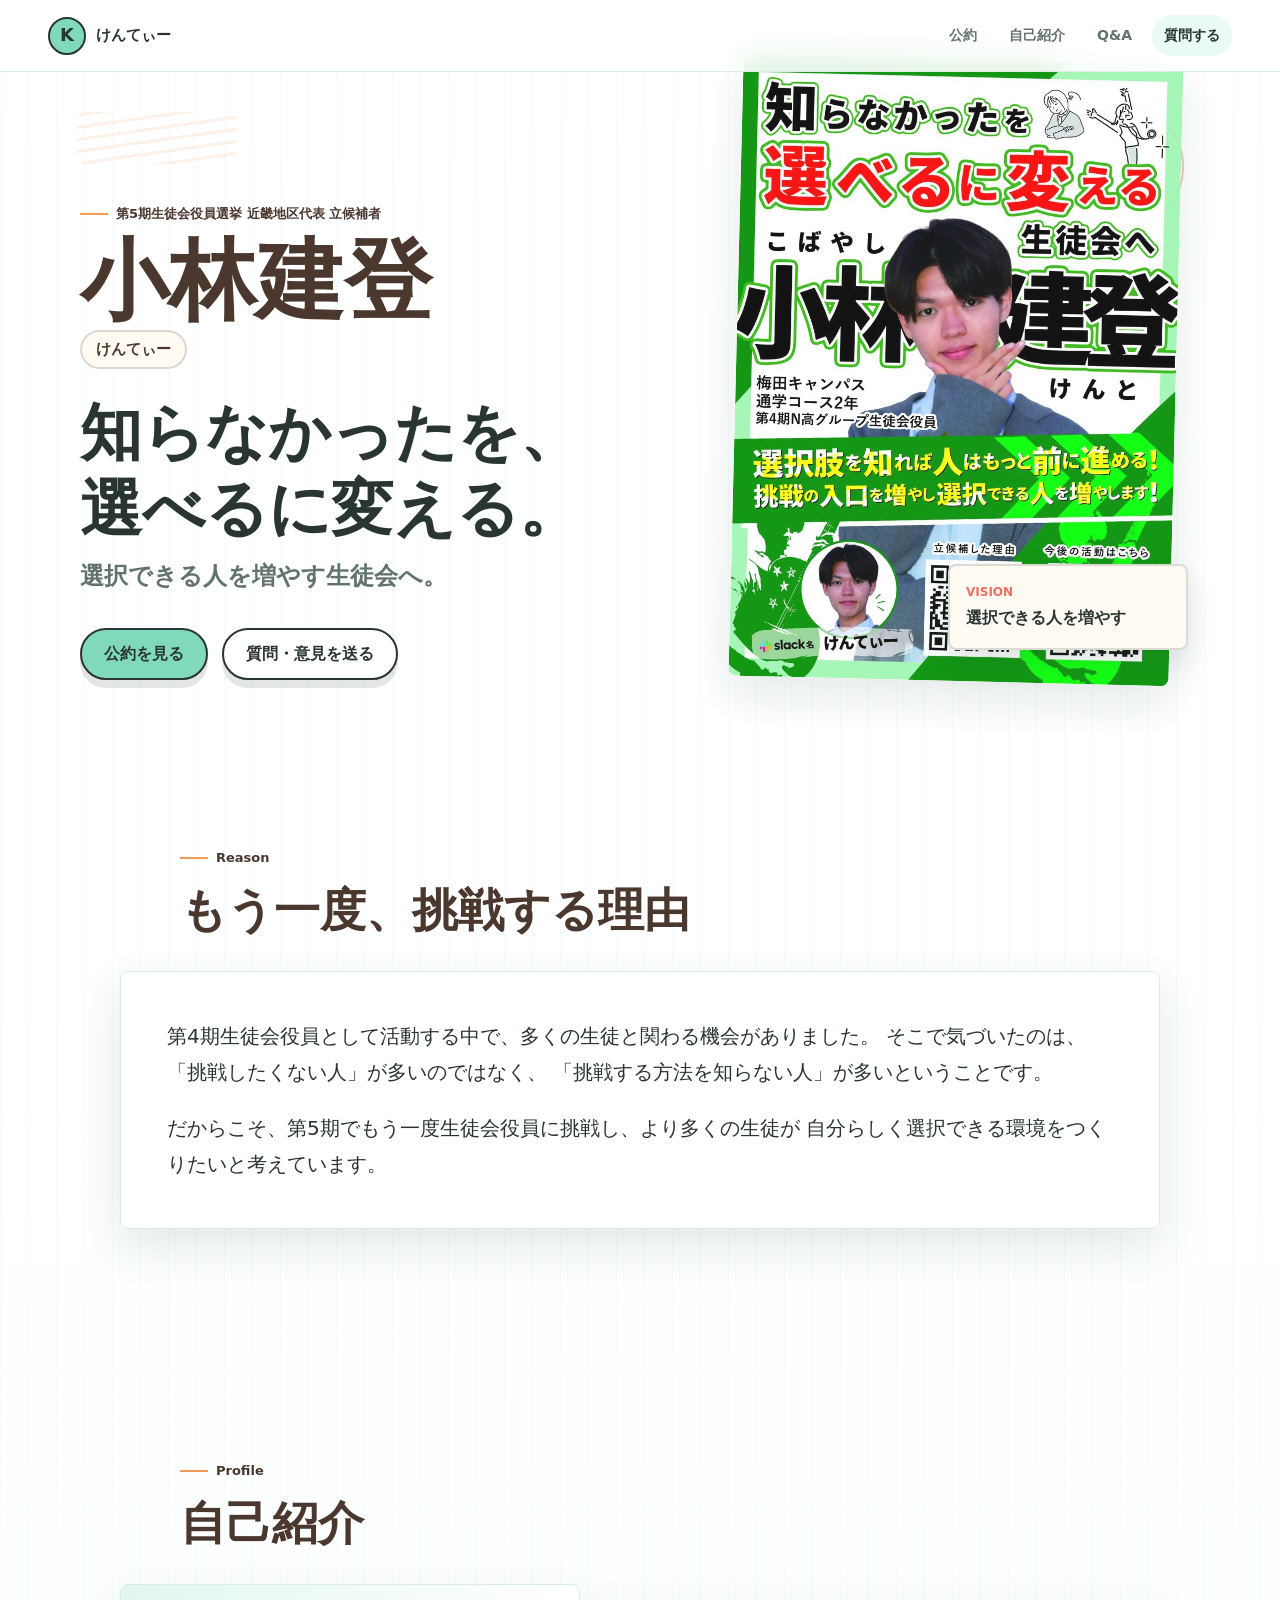
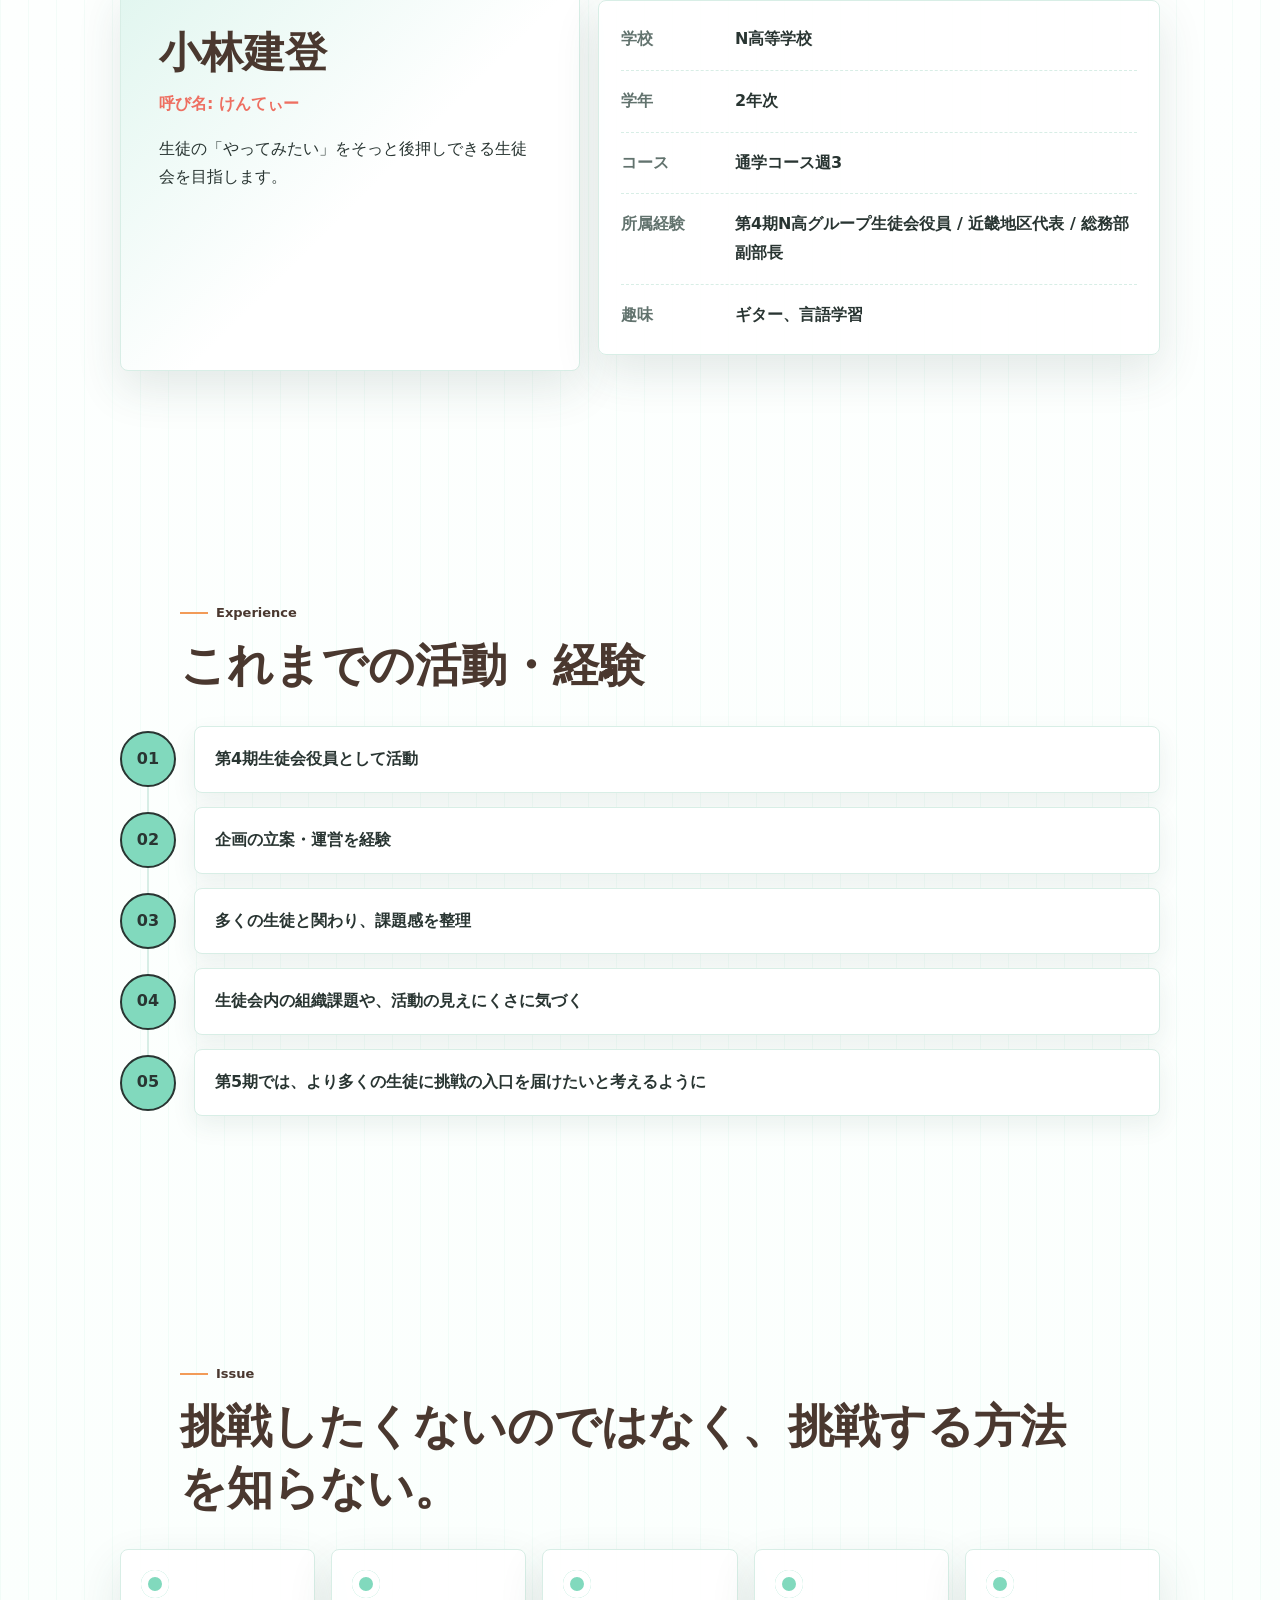
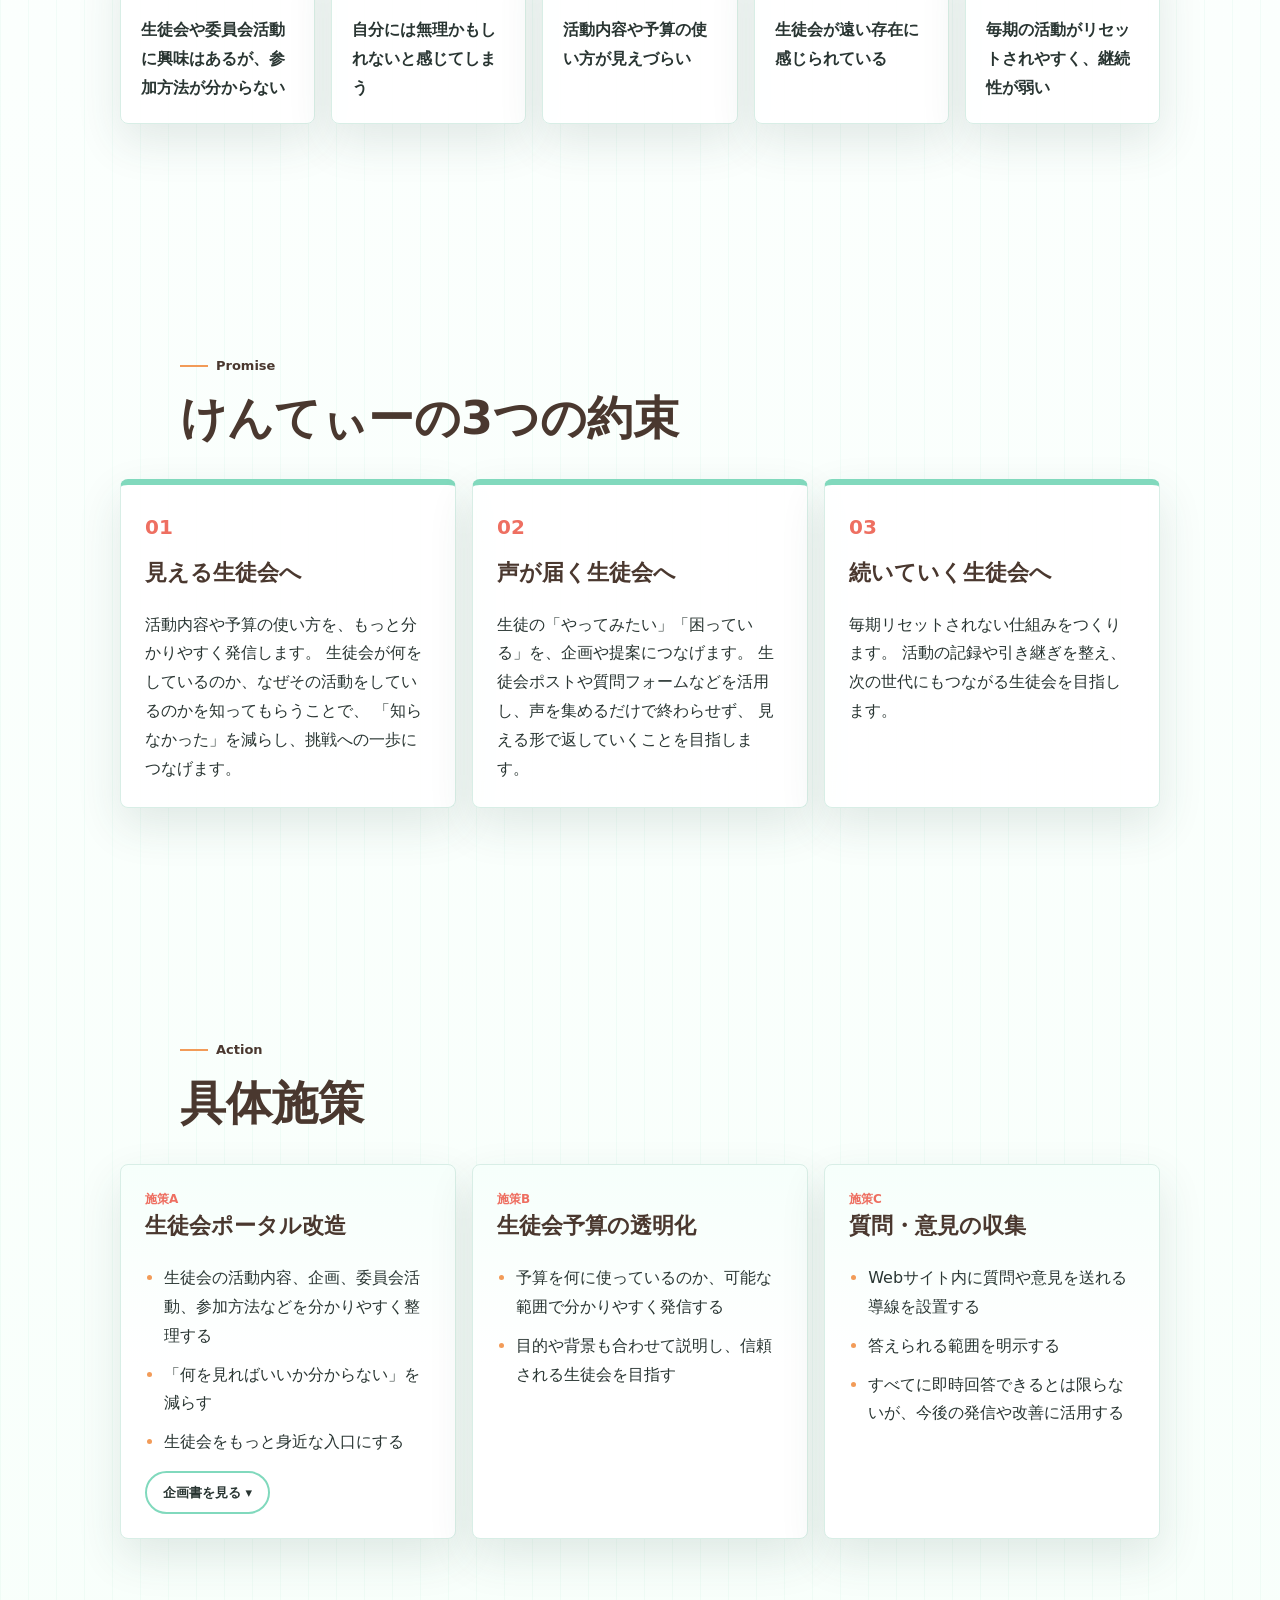
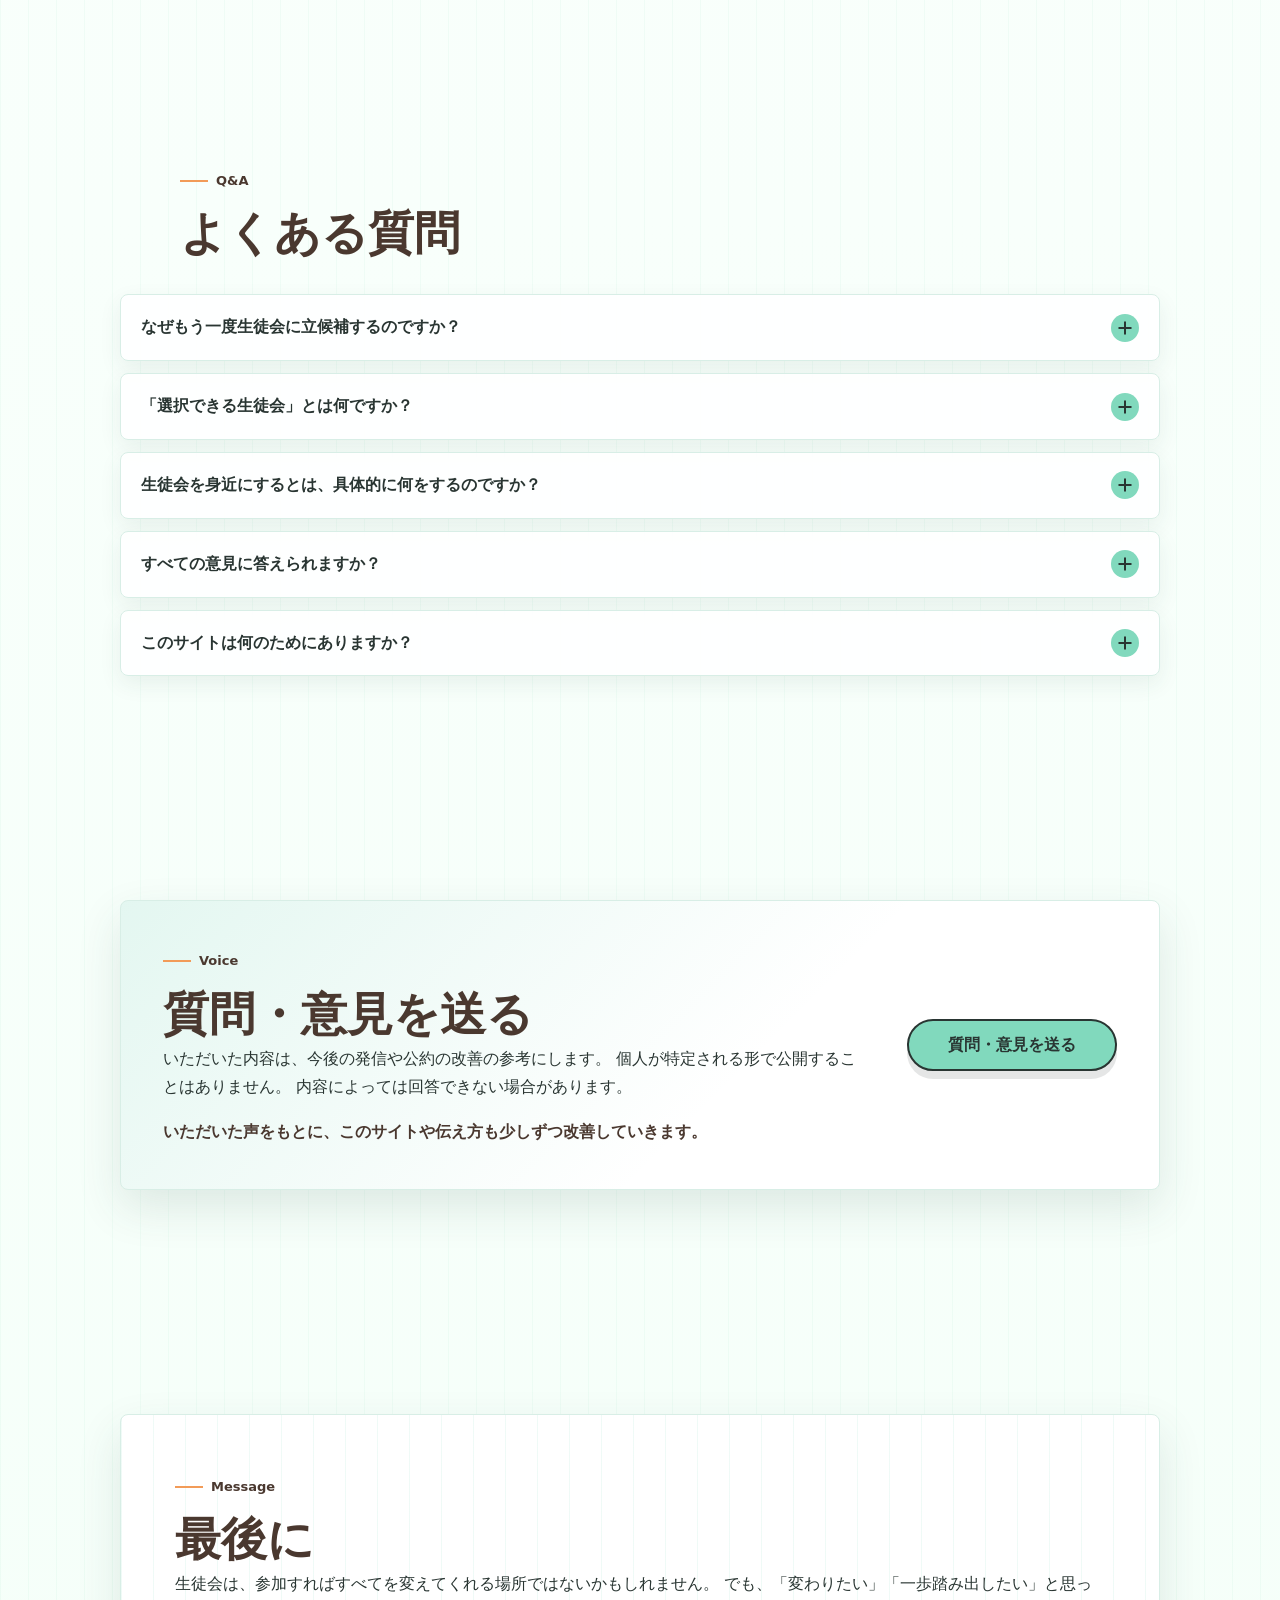
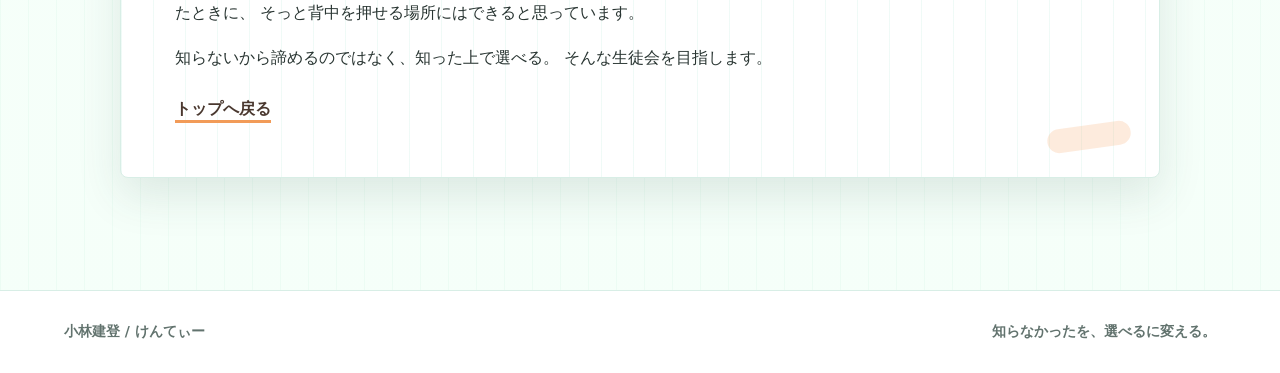
==== commit 48ad8853: "フォームURL・キャッチコピー・ポスター画像を更新" ====
--- a/index.html
+++ b/index.html
@@ -7,7 +7,7 @@
       name="description"
       content="N高グループ 第5期生徒会役員選挙 近畿地区代表 立候補者、小林建登（けんてぃー）の紹介サイトです。"
     />
-    <title>小林建登 | 知らないを、選べるに変える。</title>
+    <title>小林建登 | 知らなかったを、選べるに変える。</title>
     <link rel="stylesheet" href="style.css" />
   </head>
   <body>
@@ -33,7 +33,7 @@
             <p class="eyebrow">第5期生徒会役員選挙 近畿地区代表 立候補者</p>
             <h1>小林建登</h1>
             <p class="nickname">けんてぃー</p>
-            <p class="main-copy"><span>知らないを、</span><span>選べるに変える。</span></p>
+            <p class="main-copy"><span>知らなかったを、</span><span>選べるに変える。</span></p>
             <p class="sub-copy">選択できる人を増やす生徒会へ。</p>
             <div class="hero-actions" aria-label="ページ内リンク">
               <a class="button primary" href="#promise">公約を見る</a>
@@ -41,11 +41,11 @@
             </div>
           </div>
 
-          <div class="hero-visual reveal" aria-label="ノートとギターをモチーフにした紹介ビジュアル">
+          <div class="hero-visual reveal" aria-label="小林建登（けんてぃー）の選挙ポスター">
             <img
               class="portrait"
-              src="data:image/svg+xml,%3Csvg xmlns='http://www.w3.org/2000/svg' width='560' height='680' viewBox='0 0 560 680'%3E%3Crect width='560' height='680' rx='36' fill='%23f7fffb'/%3E%3Cpath d='M80 92h400v498c0 22-18 40-40 40H120c-22 0-40-18-40-40V92Z' fill='%23ffffff' stroke='%232e4a40' stroke-width='8'/%3E%3Cpath d='M132 172h296M132 232h296M132 292h296M132 352h296M132 412h220' stroke='%23cbeee0' stroke-width='10' stroke-linecap='round'/%3E%3Ccircle cx='184' cy='88' r='23' fill='%23ffb066'/%3E%3Ccircle cx='280' cy='88' r='23' fill='%2381d9bd'/%3E%3Ccircle cx='376' cy='88' r='23' fill='%23ff7b6e'/%3E%3Cpath d='M308 498c42-36 95-38 129-4 32 32 29 84-6 119-35 34-86 36-119 5-35-34-43-82-4-120Z' fill='%23f9c46b' stroke='%232e4a40' stroke-width='8'/%3E%3Ccircle cx='378' cy='558' r='32' fill='%23fff7df' stroke='%232e4a40' stroke-width='7'/%3E%3Cpath d='M405 510l78-78 25 25-78 78' fill='none' stroke='%232e4a40' stroke-width='9' stroke-linecap='round'/%3E%3Cpath d='M485 425l28-28 50 50-28 28' fill='%2381d9bd' stroke='%232e4a40' stroke-width='8'/%3E%3Cpath d='M150 510c34-56 77-84 129-84' fill='none' stroke='%23ff7b6e' stroke-width='9' stroke-linecap='round' stroke-dasharray='2 22'/%3E%3Ctext x='142' y='138' font-family='Arial, sans-serif' font-size='36' font-weight='700' fill='%232e4a40'%3EKobayashi%3C/text%3E%3Ctext x='142' y='468' font-family='Arial, sans-serif' font-size='42' font-weight='700' fill='%232e4a40'%3EKenty%3C/text%3E%3C/svg%3E"
-              alt="ノートに小林建登さんの名前とギターが描かれたやわらかいイラスト"
+              src="[data-uri]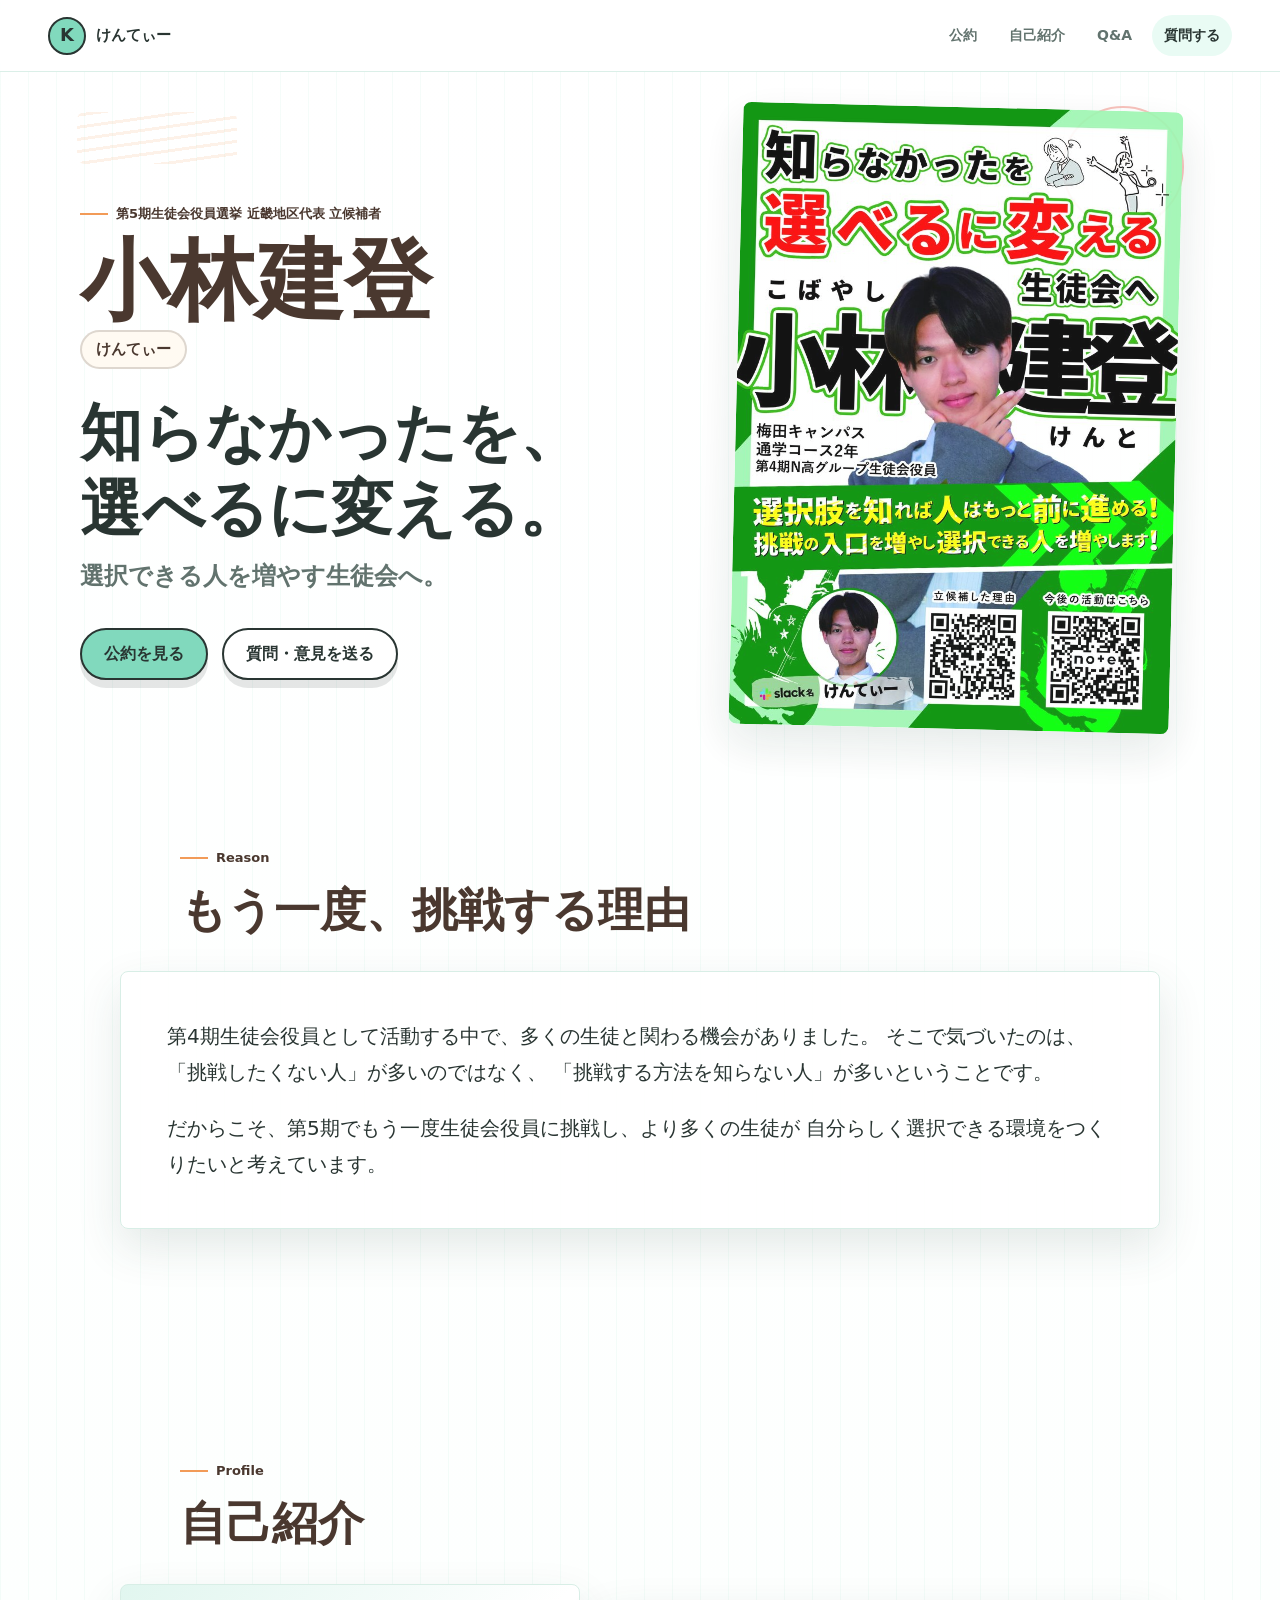
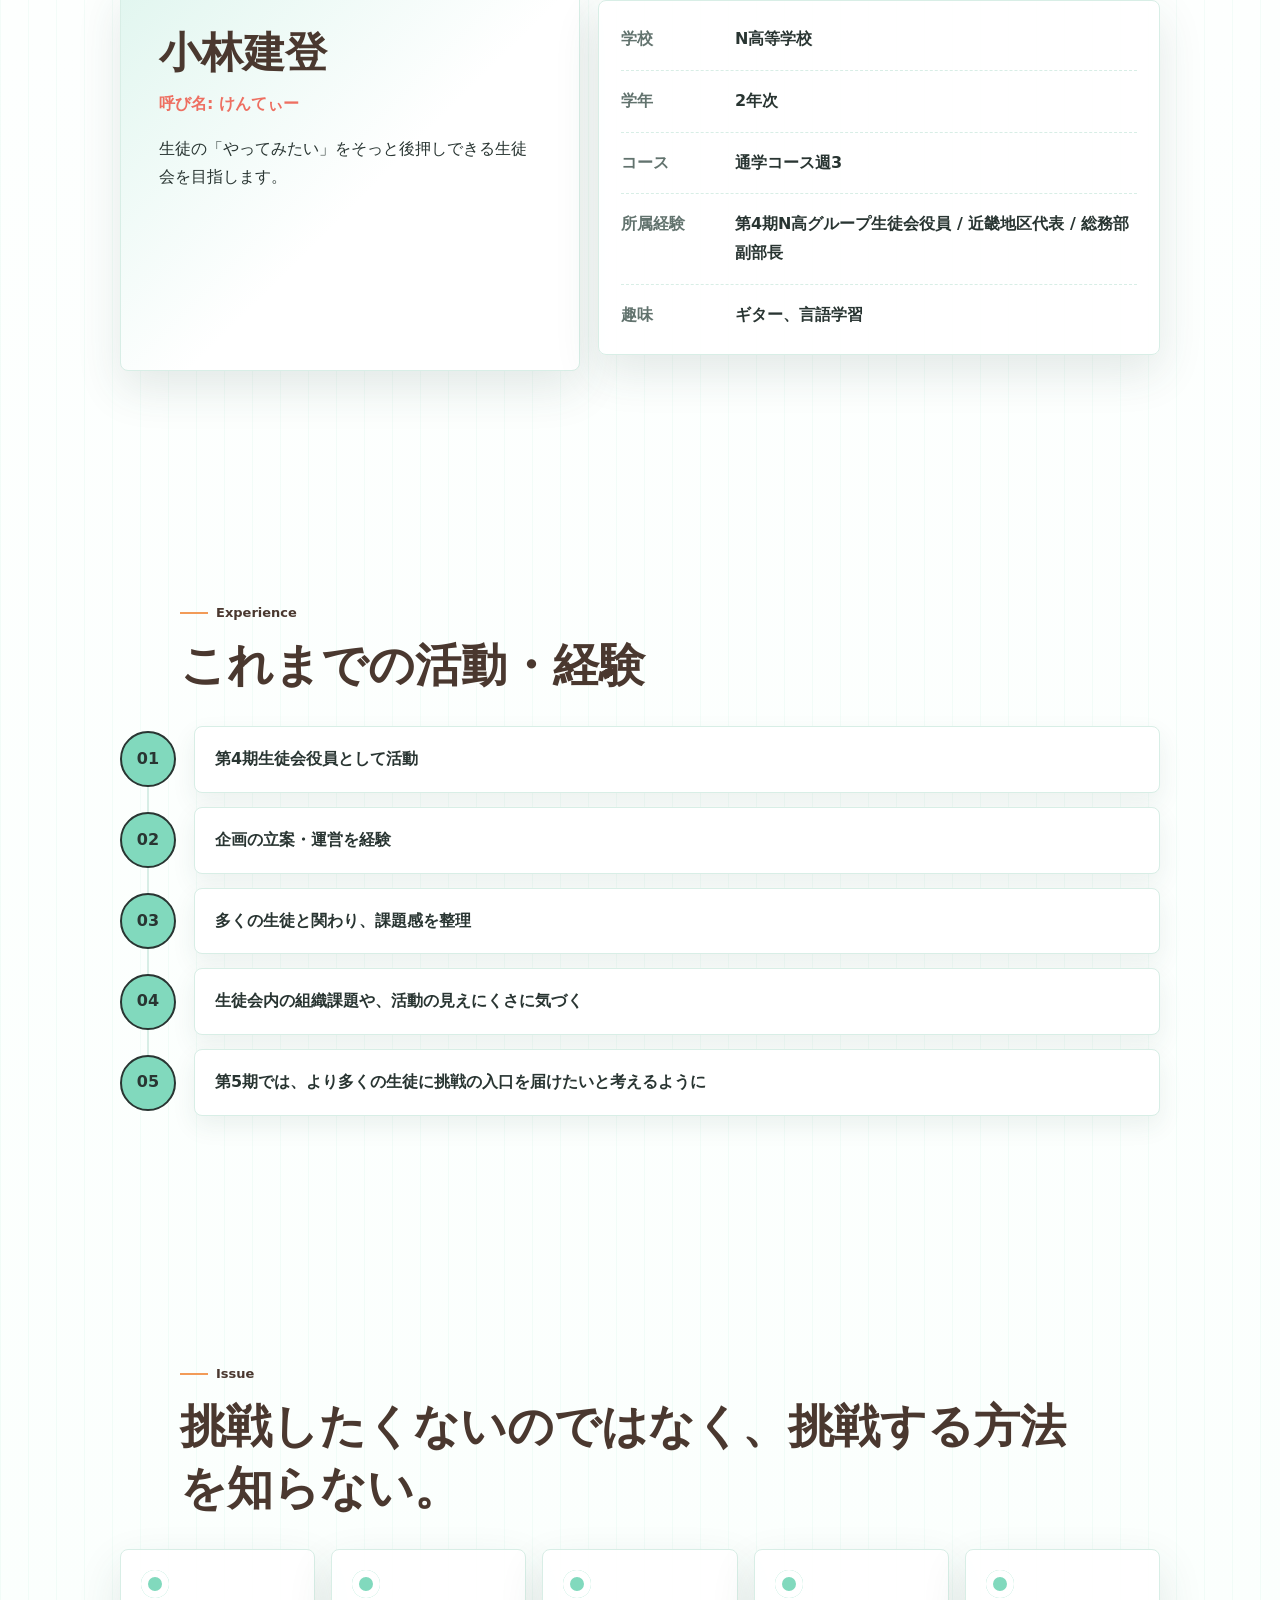
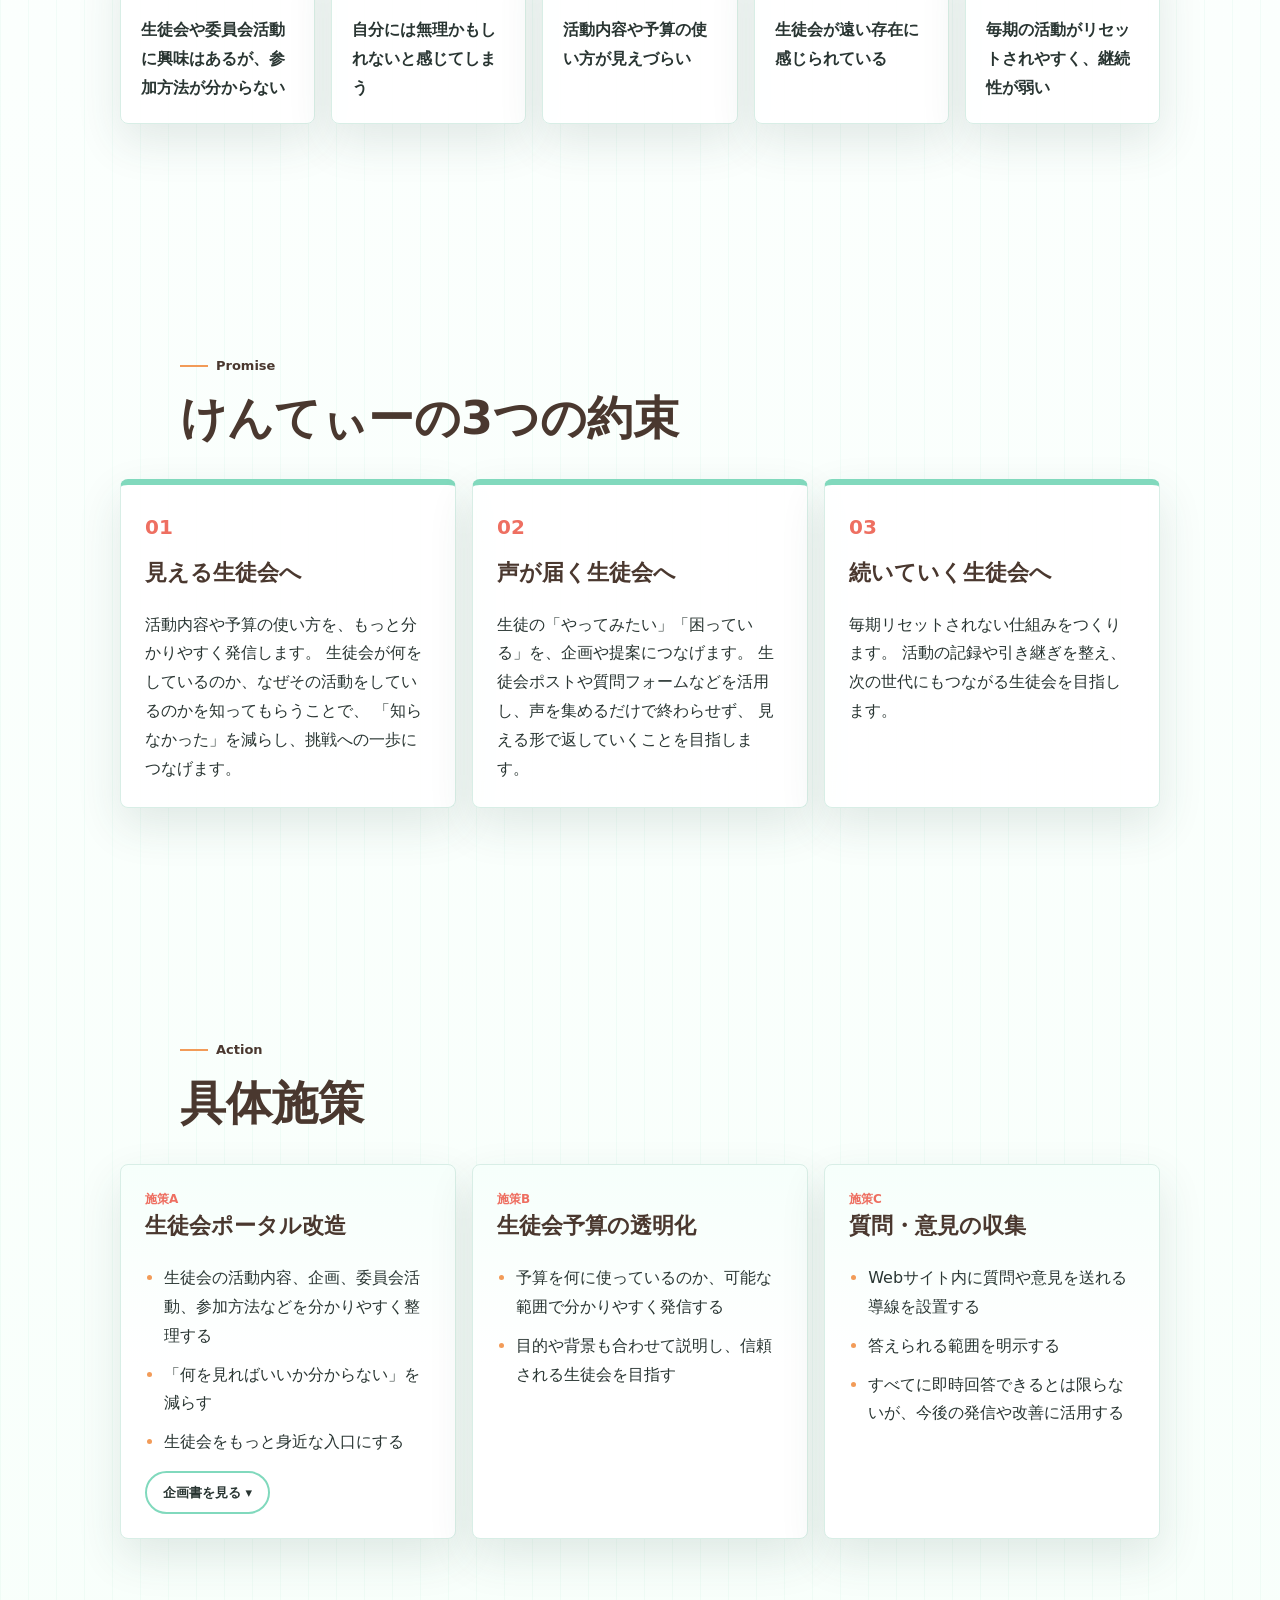
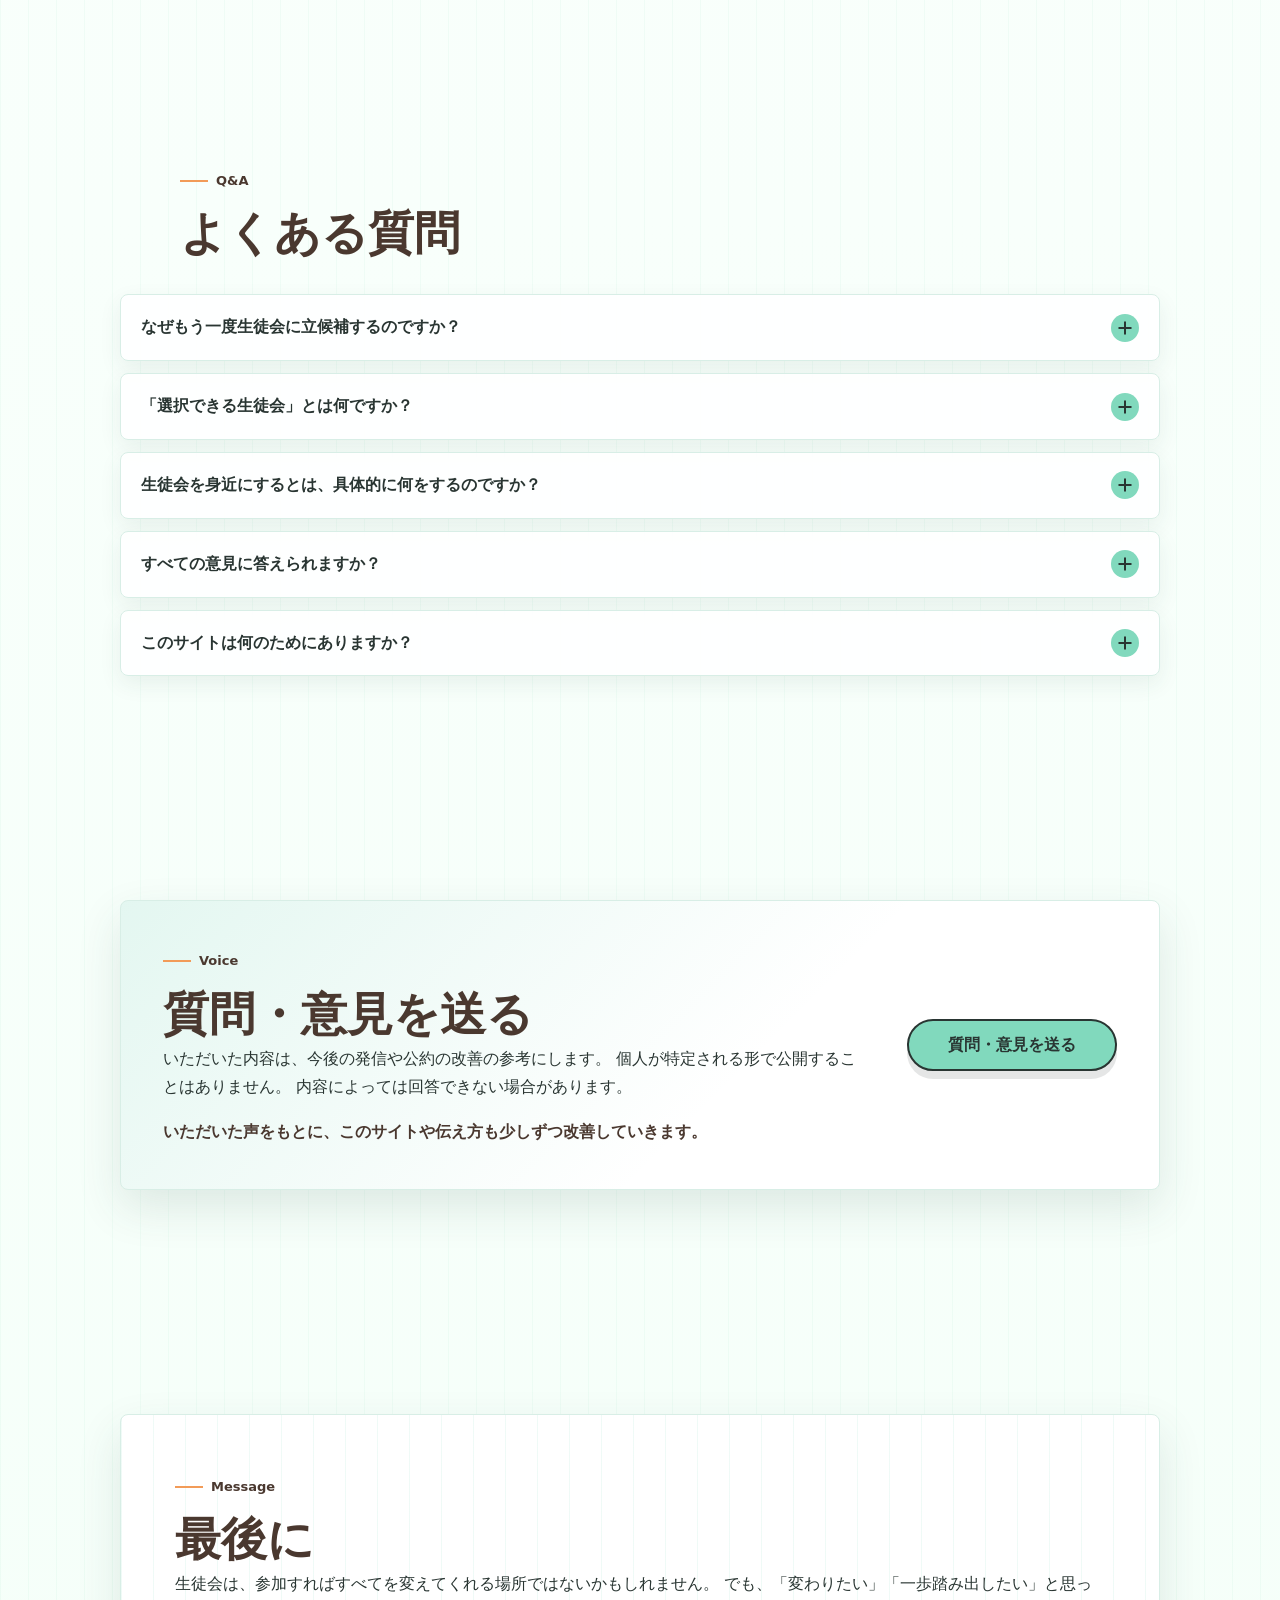
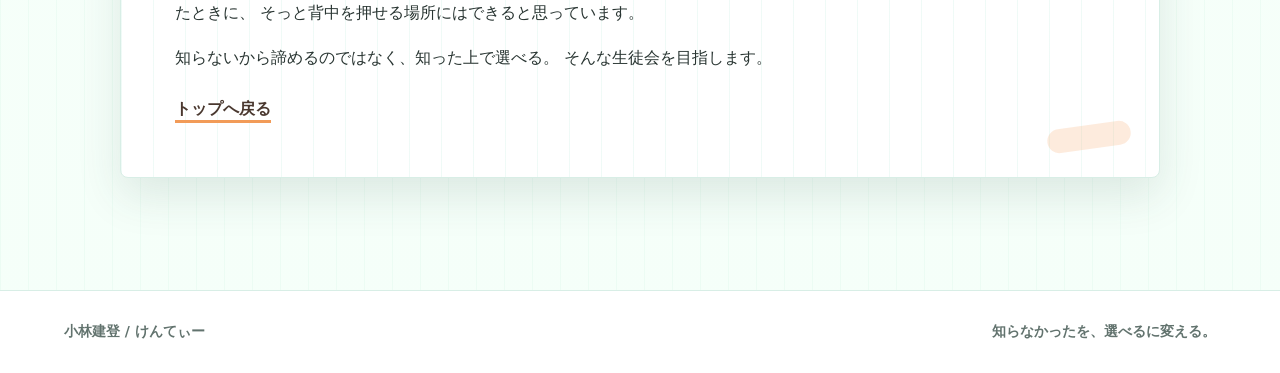
==== commit b6b7a94c: "【ポスター修正】" ====
--- a/index.html
+++ b/index.html
@@ -47,10 +47,7 @@
               src="[data-uri]